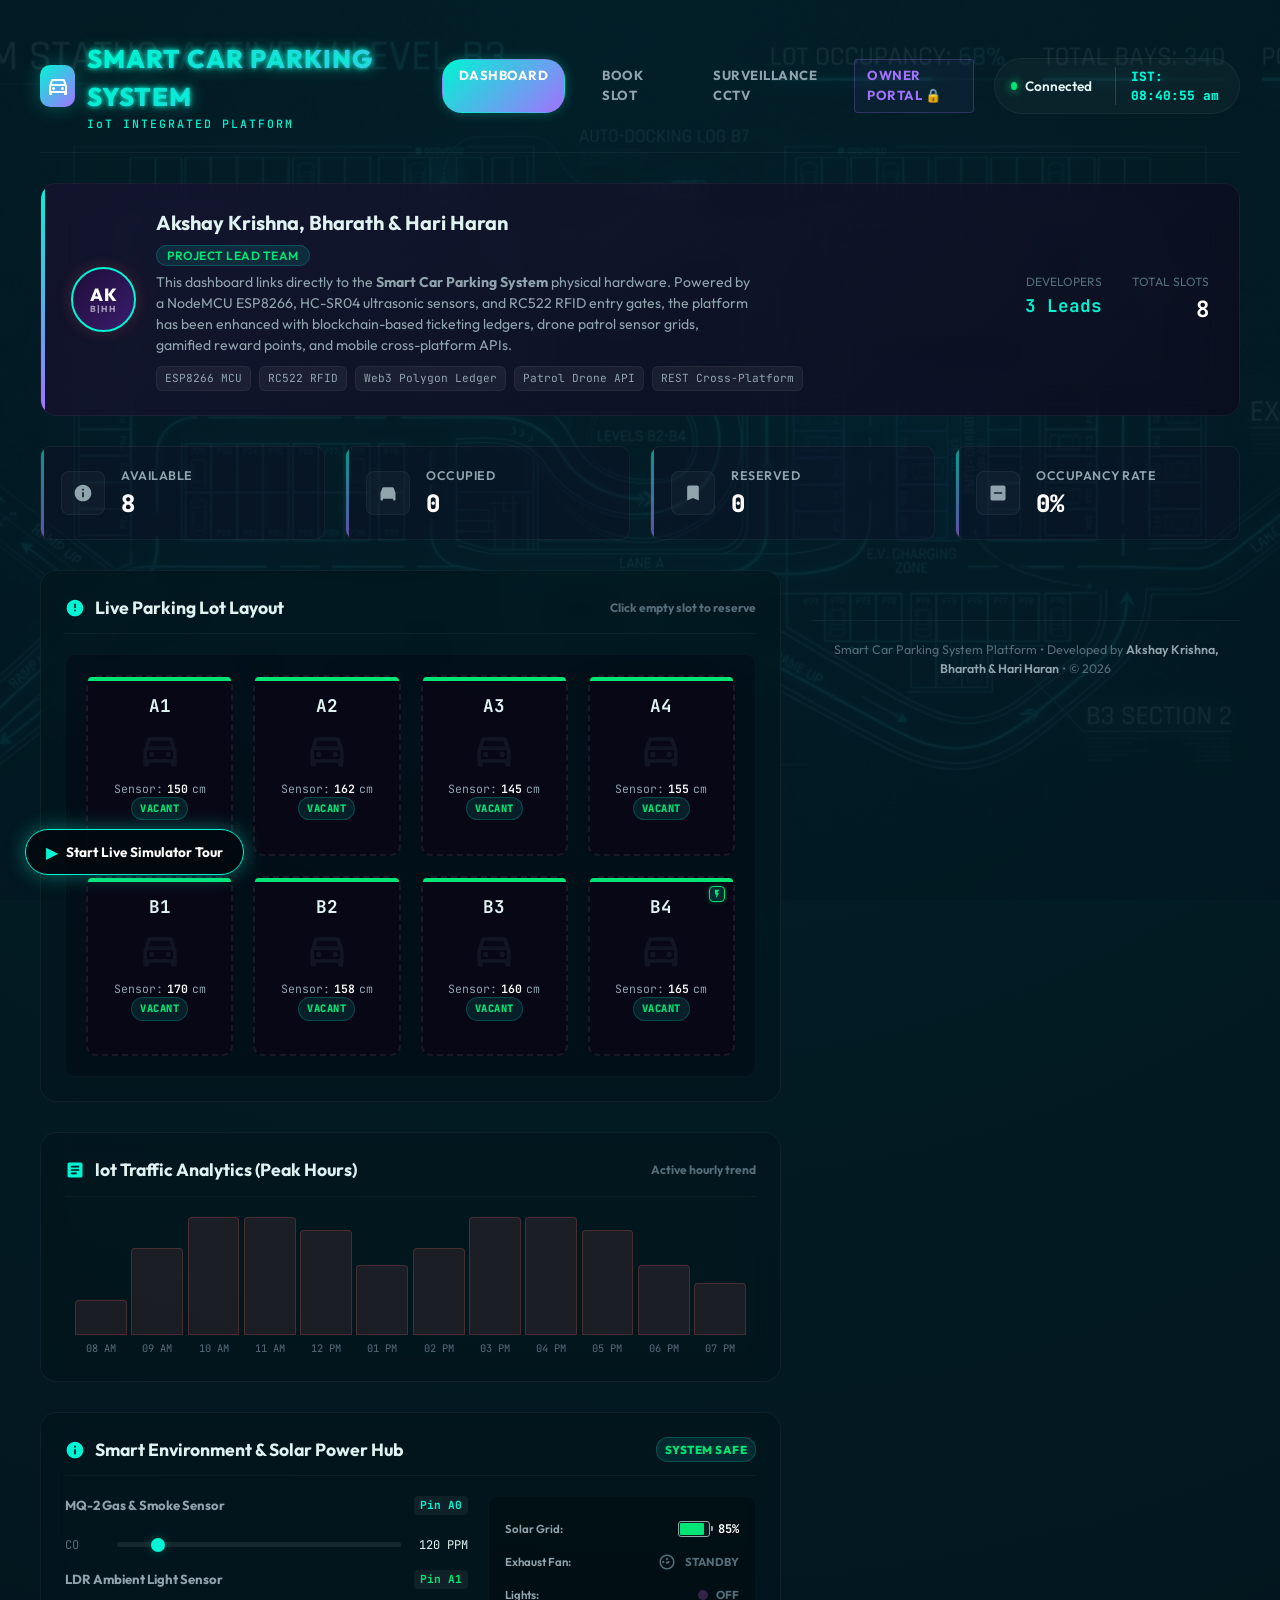
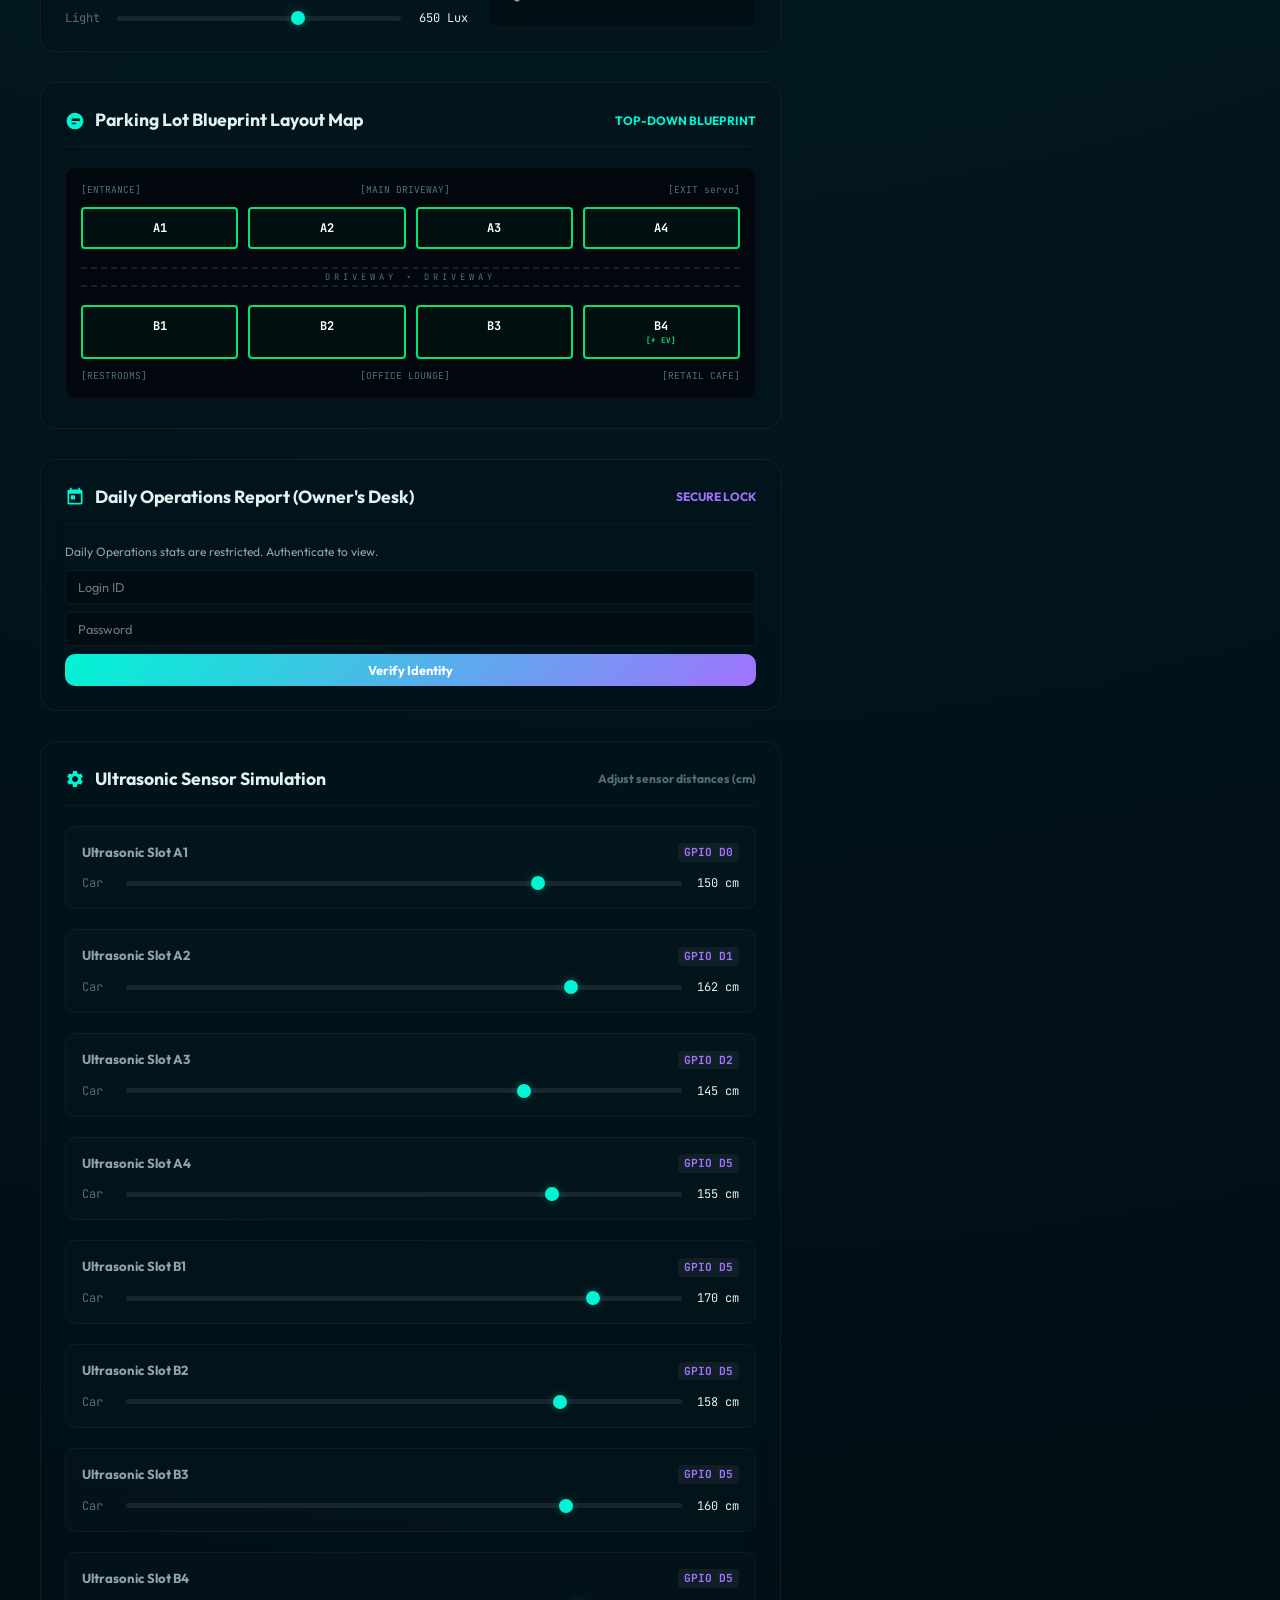
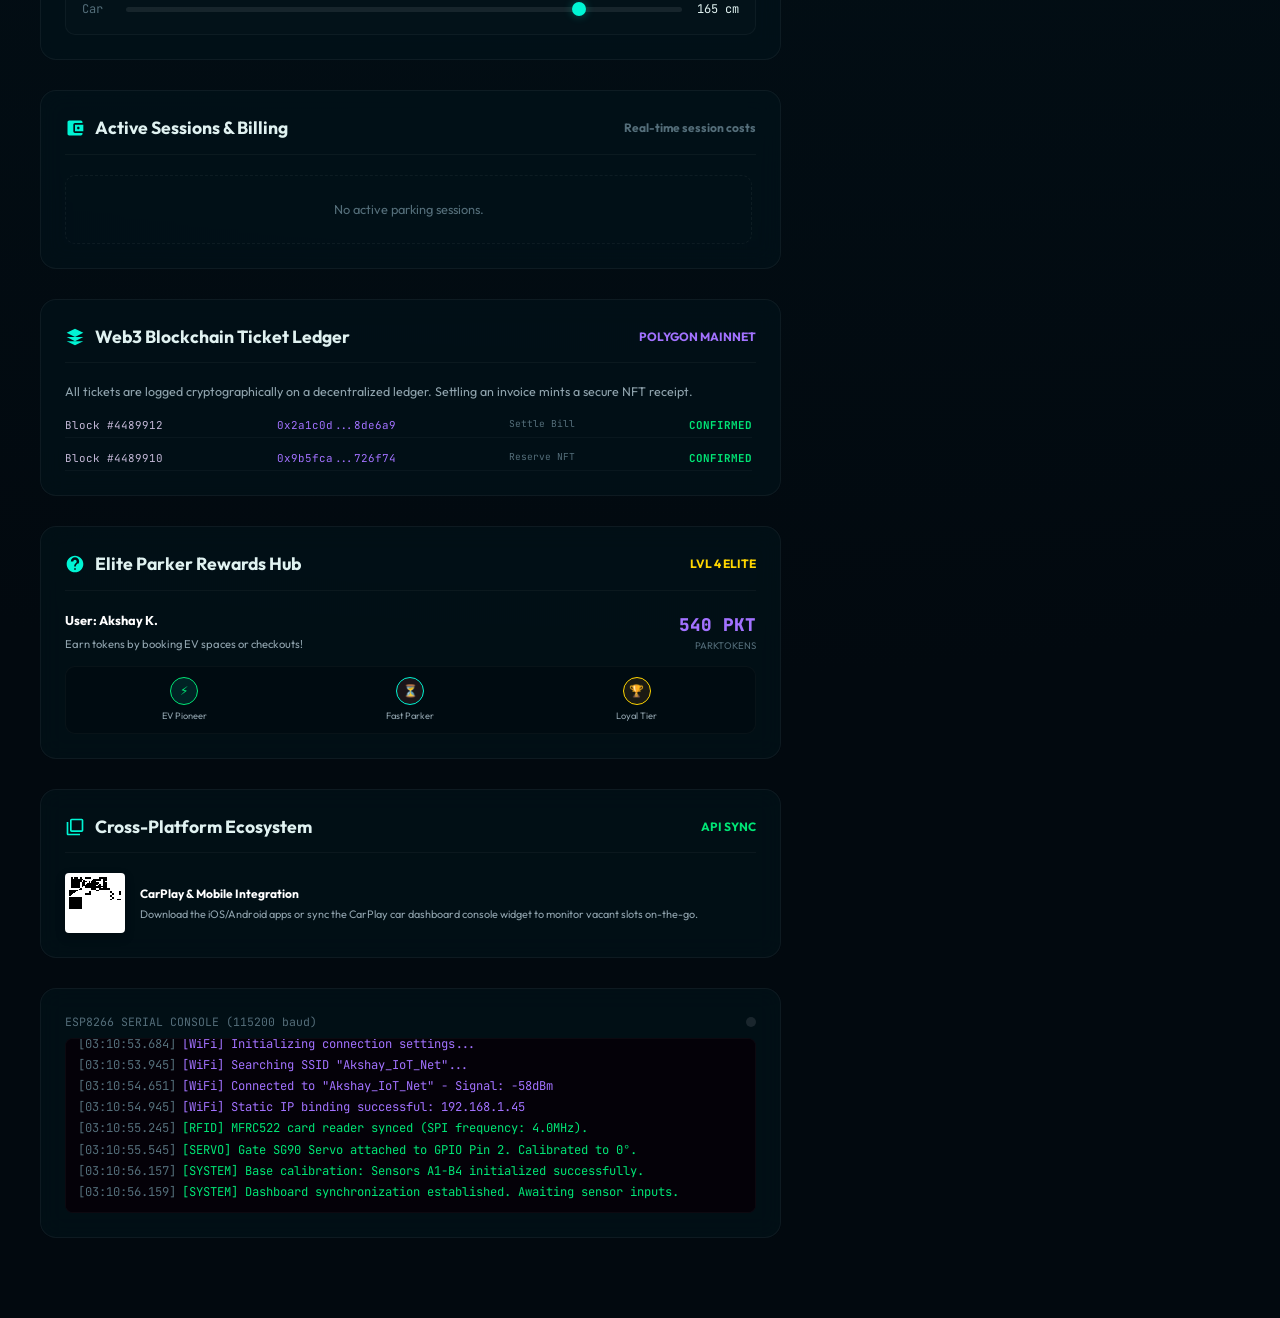
==== index.html @ 3cf1099e "Add files via upload" ====
<!DOCTYPE html>
<html lang="en">
<head>
  <meta charset="UTF-8">
  <meta name="viewport" content="width=device-width, initial-scale=1.0">
  <meta name="description" content="Live monitoring dashboard and hardware simulator interface for the IoT Smart Car Parking System. Developed by Akshay Krishna.">
  <title>Smart Parking System Dashboard</title>
  <link rel="stylesheet" href="style.css">
</head>
<body>

  <div class="app-container">
    
    <!-- Top Header -->
    <header>
      <div class="logo-section">
        <div class="logo-icon">
          <svg viewBox="0 0 24 24">
            <path d="M18.92 6.01C18.72 5.42 18.16 5 17.5 5h-11c-.66 0-1.21.42-1.42 1.01L3 12v8c0 .55.45 1 1 1h1c.55 0 1-.45 1-1v-1h12v1c0 .55.45 1 1 1h1c.55 0 1-.45 1-1v-8l-2.08-5.99zM6.85 7h10.29l1.04 3H5.81l1.04-3zM19 17H5v-5h14v5zM7.5 13c-.83 0-1.5.67-1.5 1.5S6.67 16 7.5 16s1.5-.67 1.5-1.5S8.33 13 7.5 13zm9 0c-.83 0-1.5.67-1.5 1.5s.67 1.5 1.5 1.5 1.5-.67 1.5-1.5-.67-1.5-1.5-1.5z"/>
          </svg>
        </div>
        <div class="logo-text">
          <h1 style="font-size: 1.6rem; font-weight: 800; text-transform: uppercase; letter-spacing: 1px; color: #fff; text-shadow: 0 0 15px rgba(0, 245, 212, 0.6), 0 0 5px var(--accent-primary); font-family: var(--font-main);">Smart Car Parking System</h1>
          <span style="font-family: var(--font-mono); color: var(--accent-primary); font-size: 0.72rem; letter-spacing: 2px;">IoT INTEGRATED PLATFORM</span>
        </div>
      </div>

      <nav class="nav-links">
        <a href="index.html" class="nav-item active">Dashboard</a>
        <a href="booking.html" class="nav-item">Book Slot</a>
        <a href="facilities.html" class="nav-item">Surveillance CCTV</a>
        <a href="owner.html" class="nav-item" style="color: var(--accent-secondary); border: 1px solid rgba(162,114,255,0.25); background: rgba(162,114,255,0.05); border-radius: 4px; padding: 6px 12px; transition: var(--transition-smooth);">Owner Portal 🔒</a>
      </nav>

      <div class="connection-badge" style="display:flex; align-items:center;">
        <span class="badge-dot pulsing"></span>
        <span>Connected</span>
        <span style="margin-left: 15px; border-left: 1px solid rgba(255,255,255,0.15); padding-left: 15px; font-family: var(--font-mono); color: var(--accent-primary); font-weight: 800; font-size: 0.8rem;" id="ist-clock">IST: 12:00:00 PM</span>
      </div>
    </header>

    <!-- Creator Spotlight Showcase -->
    <section class="creator-section" id="creator-spotlight">
      <div class="creator-info">
        <div class="creator-avatar" style="font-size: 1.1rem; text-align: center; line-height: 1.1; width: 65px; height: 65px; border-radius: 50%; display: flex; flex-direction: column; justify-content: center; align-items: center; background: linear-gradient(135deg, #1e0d38 0%, #3a1c6e 100%); border: 2px solid var(--accent-primary);">AK<span style="font-size:0.55rem; color:#A094B8; display:block;">B|HH</span></div>
        <div class="creator-details">
          <h2>Akshay Krishna, Bharath & Hari Haran</h2>
          <span class="role-badge" style="background: rgba(0, 245, 212, 0.1); color: var(--status-available); border: 1px solid rgba(0, 245, 212, 0.2)">Project Lead Team</span>
          <p class="creator-description">
            This dashboard links directly to the <strong>Smart Car Parking System</strong> physical hardware. Powered by a NodeMCU ESP8266, HC-SR04 ultrasonic sensors, and RC522 RFID entry gates, the platform has been enhanced with blockchain-based ticketing ledgers, drone patrol sensor grids, gamified reward points, and mobile cross-platform APIs.
          </p>
          <div class="hardware-pill-container">
            <span class="hw-pill">ESP8266 MCU</span>
            <span class="hw-pill">RC522 RFID</span>
            <span class="hw-pill">Web3 Polygon Ledger</span>
            <span class="hw-pill">Patrol Drone API</span>
            <span class="hw-pill">REST Cross-Platform</span>
          </div>
        </div>
      </div>
      <div class="project-stats-compact">
        <div class="stat-item-compact">
          <span class="stat-label">Developers</span>
          <span class="stat-val" style="font-size: 1.1rem; font-weight: bold; color: var(--accent-primary);">3 Leads</span>
        </div>
        <div class="stat-item-compact">
          <span class="stat-label">Total slots</span>
          <span class="stat-val" id="stats-total-slots">8</span>
        </div>
      </div>
    </section>

    <!-- Metrics Row -->
    <div class="metrics-row">
      <div class="metric-card" id="metric-available">
        <div class="metric-icon-wrapper">
          <svg viewBox="0 0 24 24"><path d="M12 2C6.48 2 2 6.48 2 12s4.48 10 10 10 10-4.48 10-10S17.5 2 12 2zm1 15h-2v-6h2v6zm0-8h-2V7h2v2z"/></svg>
        </div>
        <div class="metric-info">
          <h3>Available</h3>
          <div class="metric-value" id="val-available">8</div>
        </div>
      </div>

      <div class="metric-card" id="metric-occupied">
        <div class="metric-icon-wrapper">
          <svg viewBox="0 0 24 24"><path d="M18.92 6.01C18.72 5.42 18.16 5 17.5 5h-11c-.66 0-1.21.42-1.42 1.01L3 12v8c0 .55.45 1 1 1h1c.55 0 1-.45 1-1v-1h12v1c0 .55.45 1 1 1h1c.55 0 1-.45 1-1v-8l-2.08-5.99z"/></svg>
        </div>
        <div class="metric-info">
          <h3>Occupied</h3>
          <div class="metric-value" id="val-occupied">0</div>
        </div>
      </div>

      <div class="metric-card" id="metric-reserved">
        <div class="metric-icon-wrapper">
          <svg viewBox="0 0 24 24"><path d="M17 3H7c-1.1 0-2 .9-2 2v16l7-3 7 3V5c0-1.1-.9-2-2-2z"/></svg>
        </div>
        <div class="metric-info">
          <h3>Reserved</h3>
          <div class="metric-value" id="val-reserved">0</div>
        </div>
      </div>

      <div class="metric-card" id="metric-occupancy-rate">
        <div class="metric-icon-wrapper">
          <svg viewBox="0 0 24 24"><path d="M19 3H5c-1.1 0-2 .9-2 2v14c0 1.1.9 2 2 2h14c1.1 0 2-.9 2-2V5c0-1.1-.9-2-2-2zm-2 10H7v-2h10v2z"/></svg>
        </div>
        <div class="metric-info">
          <h3>Occupancy Rate</h3>
          <div class="metric-value" id="val-occupancy-rate">0%</div>
        </div>
      </div>
    </div>

    <!-- Main Grid Dashboard layout -->
    <div class="main-grid">
      
      <!-- Left Column: Visual Grid and Stats -->
      <div class="column">
        
        <!-- Interactive Parking Layout visualizer -->
        <div class="glass-card">
          <div class="card-title">
            <div class="card-title-icon">
              <svg viewBox="0 0 24 24"><path d="M12 2C6.48 2 2 6.48 2 12s4.48 10 10 10 10-4.48 10-10S17.5 2 12 2zm1 14h-2v-2h2v2zm0-4h-2V7h2v5z"/></svg>
              <span>Live Parking Lot Layout</span>
            </div>
            <span style="font-size:0.75rem; color:var(--text-muted)">Click empty slot to reserve</span>
          </div>
          
          <div class="parking-grid-container">
            <div class="parking-lanes" id="parking-grid">
              <!-- Grid slots generated dynamically by JavaScript -->
            </div>
          </div>
        </div>

        <!-- Occupancy History charts / Stats visual -->
        <div class="glass-card">
          <div class="card-title">
            <div class="card-title-icon">
              <svg viewBox="0 0 24 24"><path d="M19 3H5c-1.1 0-2 .9-2 2v14c0 1.1.9 2 2 2h14c1.1 0 2-.9 2-2V5c0-1.1-.9-2-2-2zm-5 14H7v-2h7v2zm3-4H7v-2h10v2zm0-4H7V7h10v2z"/></svg>
              <span>lot Traffic Analytics (Peak Hours)</span>
            </div>
            <span style="font-size:0.75rem; color:var(--text-muted)">Active hourly trend</span>
          </div>
          
          <div class="chart-container" id="hourly-traffic-chart">
            <!-- Dynamic CSS/SVG chart will be rendered here -->
          </div>
        </div>

        <!-- Smart Environmental & Solar Power Hub (New Innovation) -->
        <div class="glass-card">
          <div class="card-title">
            <div class="card-title-icon">
              <svg viewBox="0 0 24 24"><path d="M12 2C6.48 2 2 6.48 2 12s4.48 10 10 10 10-4.48 10-10S17.5 2 12 2zm1 15h-2v-6h2v6zm0-8h-2V7h2v2z"/></svg>
              <span>Smart Environment & Solar Power Hub</span>
            </div>
            <span class="alarm-status-badge safe" id="alarm-status-label">SYSTEM SAFE</span>
          </div>
          
          <div class="env-hub-layout" style="display: grid; grid-template-columns: 1.2fr 0.8fr; gap: 20px; margin-top: 10px;">
            <!-- Left Side: Sensor Simulators -->
            <div style="display: flex; flex-direction: column; gap: 16px;">
              <!-- Gas Sensor Simulation -->
              <div class="sensor-slider-container">
                <div class="control-label">
                  <span>MQ-2 Gas & Smoke Sensor</span>
                  <span class="badge" style="color: var(--accent-primary)">Pin A0</span>
                </div>
                <div class="sensor-slider-row">
                  <label style="width: 40px;">CO</label>
                  <input type="range" class="sensor-slider" id="gas-slider" min="50" max="600" value="120">
                  <span class="sensor-val-display" id="gas-val-display" style="width: 55px;">120 PPM</span>
                </div>
              </div>
              
              <!-- LDR Sensor Simulation -->
              <div class="sensor-slider-container">
                <div class="control-label">
                  <span>LDR Ambient Light Sensor</span>
                  <span class="badge" style="color: var(--status-available)">Pin A1</span>
                </div>
                <div class="sensor-slider-row">
                  <label style="width: 40px;">Light</label>
                  <input type="range" class="sensor-slider" id="ldr-slider" min="10" max="1000" value="650">
                  <span class="sensor-val-display" id="ldr-val-display" style="width: 55px;">650 Lux</span>
                </div>
              </div>
            </div>
            
            <!-- Right Side: Actuators / Status indicators -->
            <div class="actuators-box" style="display: flex; flex-direction: column; justify-content: space-around; background: rgba(0, 0, 0, 0.25); padding: 16px; border-radius: var(--border-radius-md); border: 1px solid rgba(255, 255, 255, 0.02)">
              <!-- Solar Battery -->
              <div style="display: flex; align-items: center; justify-content: space-between;">
                <span style="font-size: 0.72rem; color: var(--text-secondary); font-weight: 600;">Solar Grid:</span>
                <div style="display: flex; align-items: center; gap: 8px;">
                  <div class="battery-shell" style="position: relative; width: 32px; height: 16px; border: 1.5px solid var(--text-secondary); border-radius: 3px; padding: 1px; display: flex;">
                    <div id="battery-fill" style="height: 100%; width: 85%; background: var(--status-available); border-radius: 1px; transition: var(--transition-smooth)"></div>
                    <div style="position: absolute; right: -4px; top: 4px; width: 2px; height: 5px; background: var(--text-secondary); border-radius: 0 1px 1px 0;"></div>
                  </div>
                  <span id="battery-pct-txt" style="font-family: var(--font-mono); font-size: 0.75rem; font-weight: 700; color: #fff;">85%</span>
                </div>
              </div>
              
              <!-- Ventilation Fan -->
              <div style="display: flex; align-items: center; justify-content: space-between;">
                <span style="font-size: 0.72rem; color: var(--text-secondary); font-weight: 600;">Exhaust Fan:</span>
                <div style="display: flex; align-items: center; gap: 8px;">
                  <div class="fan-icon-wrapper" id="fan-icon-container" style="display: flex; align-items: center; justify-content: center; width: 20px; height: 20px;">
                    <svg id="exhaust-fan-svg" style="width: 18px; height: 18px; fill: var(--text-muted); transition: var(--transition-smooth);" viewBox="0 0 24 24">
                      <path d="M12 2C6.48 2 2 6.48 2 12s4.48 10 10 10 10-4.48 10-10S17.5 2 12 2zm0 18c-4.41 0-8-3.59-8-8s3.59-8 8-8 8 3.59 8 8-3.59 8-8 8zm0-10.5c.83 0 1.5-.67 1.5-1.5s-.67-1.5-1.5-1.5-1.5.67-1.5 1.5.67 1.5 1.5 1.5zm0 5c.83 0 1.5-.67 1.5-1.5s-.67-1.5-1.5-1.5-1.5.67-1.5 1.5.67 1.5 1.5 1.5zm3.5-2.5c0-.83-.67-1.5-1.5-1.5s-1.5.67-1.5 1.5.67 1.5 1.5 1.5 1.5-.67 1.5-1.5zm-7 0c0-.83-.67-1.5-1.5-1.5S5.5 11.17 5.5 12s.67 1.5 1.5 1.5 1.5-.67 1.5-1.5z"/>
                    </svg>
                  </div>
                  <span id="fan-status-txt" style="font-size: 0.72rem; font-weight: 700; color: var(--text-muted); text-transform: uppercase;">STANDBY</span>
                </div>
              </div>
              
              <!-- Streetlights -->
              <div style="display: flex; align-items: center; justify-content: space-between;">
                <span style="font-size: 0.72rem; color: var(--text-secondary); font-weight: 600;">Lights:</span>
                <div style="display: flex; align-items: center; gap: 8px;">
                  <div id="streetlight-led" style="width: 10px; height: 10px; border-radius: 50%; background: #332448; transition: var(--transition-smooth); box-shadow: none;"></div>
                  <span id="streetlight-status-txt" style="font-size: 0.72rem; font-weight: 700; color: var(--text-muted); text-transform: uppercase;">OFF</span>
                </div>
              </div>
            </div>
          </div>
      </div>

      <!-- Right Column: Simulators, logs and schematics -->
      <div class="column">

        <!-- Parking Area Layout Map -->
        <div class="glass-card">
          <div class="card-title">
            <div class="card-title-icon">
              <svg viewBox="0 0 24 24"><path d="M12 2C6.48 2 2 6.48 2 12s4.48 10 10 10 10-4.48 10-10S17.5 2 12 2zm1 14H8v-2h5v2zm5-4H8V9h10v3z"/></svg>
              <span>Parking Lot Blueprint Layout Map</span>
            </div>
            <span style="font-size:0.75rem; color:var(--accent-primary); font-weight:700">TOP-DOWN BLUEPRINT</span>
          </div>

          <div class="parking-blueprint-map" style="background:#01070c; border:1px solid rgba(255,255,255,0.04); border-radius:var(--border-radius-md); padding:15px; position:relative; margin-bottom: 5px;">
            <div style="display:flex; justify-content:space-between; font-size:0.6rem; font-family:var(--font-mono); color:var(--text-muted); margin-bottom:10px;">
              <span>[ENTRANCE]</span>
              <span>[MAIN DRIVEWAY]</span>
              <span>[EXIT servo]</span>
            </div>
            
            <div style="display:grid; grid-template-columns:repeat(4, 1fr); gap:10px; text-align:center;">
              <div id="map-slot-A1" style="padding:10px 4px; border:2px solid var(--status-available); border-radius:4px; font-size:0.75rem; font-family:var(--font-mono); background:rgba(0,230,118,0.05); color:#fff; font-weight:bold; transition:all 0.3s;">A1</div>
              <div id="map-slot-A2" style="padding:10px 4px; border:2px solid var(--status-available); border-radius:4px; font-size:0.75rem; font-family:var(--font-mono); background:rgba(0,230,118,0.05); color:#fff; font-weight:bold; transition:all 0.3s;">A2</div>
              <div id="map-slot-A3" style="padding:10px 4px; border:2px solid var(--status-available); border-radius:4px; font-size:0.75rem; font-family:var(--font-mono); background:rgba(0,230,118,0.05); color:#fff; font-weight:bold; transition:all 0.3s;">A3</div>
              <div id="map-slot-A4" style="padding:10px 4px; border:2px solid var(--status-available); border-radius:4px; font-size:0.75rem; font-family:var(--font-mono); background:rgba(0,230,118,0.05); color:#fff; font-weight:bold; transition:all 0.3s;">A4</div>
              
              <div style="grid-column:1/5; height:20px; border-top:2px dashed rgba(255,255,255,0.1); border-bottom:2px dashed rgba(255,255,255,0.1); margin:8px 0; display:flex; align-items:center; justify-content:center; font-family:var(--font-mono); font-size:0.55rem; color:var(--text-muted); letter-spacing:4px;">DRIVEWAY &bull; DRIVEWAY</div>
              
              <div id="map-slot-B1" style="padding:10px 4px; border:2px solid var(--status-available); border-radius:4px; font-size:0.75rem; font-family:var(--font-mono); background:rgba(0,230,118,0.05); color:#fff; font-weight:bold; transition:all 0.3s;">B1</div>
              <div id="map-slot-B2" style="padding:10px 4px; border:2px solid var(--status-available); border-radius:4px; font-size:0.75rem; font-family:var(--font-mono); background:rgba(0,230,118,0.05); color:#fff; font-weight:bold; transition:all 0.3s;">B2</div>
              <div id="map-slot-B3" style="padding:10px 4px; border:2px solid var(--status-available); border-radius:4px; font-size:0.75rem; font-family:var(--font-mono); background:rgba(0,230,118,0.05); color:#fff; font-weight:bold; transition:all 0.3s;">B3</div>
              <div id="map-slot-B4" style="padding:10px 4px; border:2px solid var(--status-available); border-radius:4px; font-size:0.75rem; font-family:var(--font-mono); background:rgba(0,230,118,0.05); color:#fff; font-weight:bold; transition:all 0.3s;">B4<span style="font-size:0.48rem; display:block; color:#00e676;">[⚡ EV]</span></div>
            </div>
            
            <div style="display:flex; justify-content:space-between; font-size:0.6rem; font-family:var(--font-mono); color:var(--text-muted); margin-top:10px;">
              <span>[RESTROOMS]</span>
              <span>[OFFICE LOUNGE]</span>
              <span>[RETAIL CAFE]</span>
            </div>
          </div>
        </div>

        <!-- Daily Operations Report (Owner Desk) -->
        <div class="glass-card">
          <div class="card-title">
            <div class="card-title-icon">
              <svg viewBox="0 0 24 24"><path d="M19 3h-1V1h-2v2H8V1H6v2H5c-1.11 0-2 .9-2 2v14c0 1.1.89 2 2 2h14c1.1 0 2-.9 2-2V5c0-1.1-.9-2-2-2zm0 16H5V8h14v11zM7 10h5v5H7z"/></svg>
              <span>Daily Operations Report (Owner's Desk)</span>
            </div>
            <span style="font-size:0.75rem; color:var(--accent-secondary); font-weight:700" id="owner-card-status">SECURE LOCK</span>
          </div>

          <!-- Login Form (Shown by default) -->
          <div id="owner-login-block" style="display: flex; flex-direction: column; gap: 10px; margin-top: 5px;">
            <p style="font-size:0.75rem; color:var(--text-secondary); line-height:1.4;">Daily Operations stats are restricted. Authenticate to view.</p>
            <div style="display:flex; flex-direction:column; gap:8px;">
              <input type="text" id="owner-username" placeholder="Login ID" style="background:rgba(0,0,0,0.3); border:1px solid rgba(255,255,255,0.05); color:#fff; padding:8px 12px; border-radius:4px; font-size:0.8rem; font-family:var(--font-main); outline:none;">
              <input type="password" id="owner-password" placeholder="Password" style="background:rgba(0,0,0,0.3); border:1px solid rgba(255,255,255,0.05); color:#fff; padding:8px 12px; border-radius:4px; font-size:0.8rem; font-family:var(--font-main); outline:none;">
              <button class="btn" onclick="authenticateOwner()" style="font-size:0.8rem; padding:8px 12px;">Verify Identity</button>
            </div>
            <span id="login-error-msg" style="color:var(--status-occupied); font-size:0.7rem; font-weight:bold; display:none; text-align:center;">Access Denied: Invalid credentials.</span>
          </div>

          <!-- Report Dashboard (Hidden until login) -->
          <div id="owner-report-block" style="display: none;">
            <div style="display:grid; grid-template-columns:1fr 1fr; gap:15px; margin-bottom:15px;">
              <div style="background:rgba(0, 0, 0, 0.2); border:1px solid rgba(255,255,255,0.03); border-radius:var(--border-radius-md); padding:12px; text-align:center;">
                <span style="font-size:0.72rem; color:var(--text-secondary); display:block; margin-bottom:4px;">Revenue Collected</span>
                <span style="font-size:1.3rem; font-weight:800; color:var(--status-available); font-family:var(--font-mono)" id="report-revenue">₹1,440</span>
              </div>
              <div style="background:rgba(0, 0, 0, 0.2); border:1px solid rgba(255,255,255,0.03); border-radius:var(--border-radius-md); padding:12px; text-align:center;">
                <span style="font-size:0.72rem; color:var(--text-secondary); display:block; margin-bottom:4px;">Vehicles Audited</span>
                <span style="font-size:1.3rem; font-weight:800; color:var(--accent-secondary); font-family:var(--font-mono)" id="report-count">12 Cars</span>
              </div>
            </div>
            
            <div style="font-size:0.78rem; color:var(--text-secondary); line-height:1.5; margin-bottom:15px; display:flex; flex-direction:column; gap:6px;">
              <div style="display:flex; justify-content:space-between;"><span>Active Manager:</span><span style="font-weight:700; color:var(--accent-primary);" id="active-logged-owner">Akshay Krishna</span></div>
              <div style="display:flex; justify-content:space-between;"><span>Peak Hours Peak:</span><span style="font-weight:700; color:#fff;">11:00 AM - 04:00 PM</span></div>
              <div style="display:flex; justify-content:space-between;"><span>EV station total load:</span><span style="font-weight:700; color:#fff;">64.2 kWh (₹770.40)</span></div>
              <div style="display:flex; justify-content:space-between;"><span>LDR streetlights load:</span><span style="font-weight:700; color:#fff;">18.5 hours active</span></div>
            </div>
            
            <div style="display:flex; gap:10px;">
              <button class="btn btn-secondary" onclick="logoutOwner()" style="font-size:0.75rem; padding:8px 12px; flex: 1;">Logout</button>
              <button class="btn" onclick="downloadDailyReport()" style="font-size:0.75rem; padding:8px 12px; flex: 2;">📥 Download Report</button>
            </div>
          </div>
        </div>
        
        <!-- Hardware Event simulator panel -->
        <div class="glass-card">
          <div class="card-title">
            <div class="card-title-icon">
              <svg viewBox="0 0 24 24"><path d="M19.14 12.94c.04-.3.06-.61.06-.94 0-.32-.02-.64-.07-.94l2.03-1.58c.18-.14.23-.41.12-.61l-1.92-3.32c-.12-.22-.37-.29-.59-.22l-2.39.96c-.5-.38-1.03-.7-1.62-.94l-.36-2.54c-.04-.24-.24-.41-.48-.41h-3.84c-.24 0-.43.17-.47.41l-.36 2.54c-.59.24-1.13.57-1.62.94l-2.39-.96c-.22-.08-.47 0-.59.22L2.74 8.87c-.12.21-.08.47.12.61l2.03 1.58c-.05.3-.09.63-.09.94s.02.64.07.94l-2.03 1.58c-.18.14-.23.41-.12.61l1.92 3.32c.12.22.37.29.59.22l2.39-.96c.5.38 1.03.7 1.62.94l.36 2.54c.05.24.24.41.48.41h3.84c.24 0 .44-.17.47-.41l.36-2.54c.59-.24 1.13-.56 1.62-.94l2.39.96c.22.08.47 0 .59-.22l1.92-3.32c.12-.22.07-.47-.12-.61l-2.01-1.58zM12 15.6c-1.98 0-3.6-1.62-3.6-3.6s1.62-3.6 3.6-3.6 3.6 1.62 3.6 3.6-1.62 3.6-3.6 3.6z"/></svg>
              <span>Ultrasonic Sensor Simulation</span>
            </div>
            <span style="font-size:0.75rem; color:var(--text-muted)">Adjust sensor distances (cm)</span>
          </div>

          <div class="simulator-controls" id="sensor-sliders-group">
            <!-- Simulated hardware sliders will be generated here -->
          </div>
        </div>

        <!-- Active Parking Sessions & Billing -->
        <div class="glass-card">
          <div class="card-title">
            <div class="card-title-icon">
              <svg viewBox="0 0 24 24"><path d="M21 18v1c0 1.1-.9 2-2 2H5c-1.11 0-2-.9-2-2V5c0-1.1.89-2 2-2h14c1.1 0 2 .9 2 2v1h-9c-1.11 0-2 .9-2 2v8c0 1.1.89 2 2 2h9zm-9-2h10V8H12v8zm4-2.5c-.83 0-1.5-.67-1.5-1.5s.67-1.5 1.5-1.5 1.5.67 1.5 1.5-.67 1.5-1.5 1.5z"/></svg>
              <span>Active Sessions & Billing</span>
            </div>
            <span style="font-size:0.75rem; color:var(--text-muted)">Real-time session costs</span>
          </div>

          <div class="session-tracker-container" id="active-sessions-list">
            <!-- Filled dynamically by JavaScript -->
          </div>
        </div>

        <!-- Blockchain Ticket Ledger (New Innovation) -->
        <div class="glass-card">
          <div class="card-title">
            <div class="card-title-icon">
              <svg viewBox="0 0 24 24"><path d="M12 2L2 7l10 5 10-5-10-5zM2 17l10 5 10-5M2 12l10 5 10-5"/></svg>
              <span>Web3 Blockchain Ticket Ledger</span>
            </div>
            <span style="font-size:0.75rem; color:#a272ff; font-weight:700">POLYGON MAINNET</span>
          </div>

          <p style="font-size:0.78rem; color:var(--text-secondary); margin-bottom:12px; line-height: 1.4;">All tickets are logged cryptographically on a decentralized ledger. Settling an invoice mints a secure NFT receipt.</p>
          
          <div id="blockchain-tx-list" style="display:flex; flex-direction:column; gap:8px; max-height:130px; overflow-y:auto; font-family:var(--font-mono); font-size:0.68rem; color:#c4b9d8; padding-right:4px;">
            <!-- Seeded with initial transactions in JS -->
          </div>
        </div>

        <!-- Gamification Rewards (New Innovation) -->
        <div class="glass-card">
          <div class="card-title">
            <div class="card-title-icon">
              <svg viewBox="0 0 24 24"><path d="M12 2C6.48 2 2 6.48 2 12s4.48 10 10 10 10-4.48 10-10S17.5 2 12 2zm1 17h-2v-2h2v2zm2.07-7.75l-.9.92C13.45 12.9 13 13.5 13 15h-2v-.5c0-1.1.45-2.1 1.17-2.83l1.24-1.26c.37-.36.59-.86.59-1.41 0-1.1-.9-2-2-2s-2 .9-2 2H7c0-2.76 2.24-5 5-5s5 2.24 5 5c0 1.04-.42 1.99-1.07 2.75z"/></svg>
              <span>Elite Parker Rewards Hub</span>
            </div>
            <span style="font-size:0.75rem; color:var(--status-reserved); font-weight:700">LVL 4 ELITE</span>
          </div>

          <div style="display: flex; align-items: center; justify-content: space-between; margin-bottom: 12px;">
            <div>
              <span style="display:block; font-size:0.8rem; font-weight:700; color:#fff;">User: Akshay K.</span>
              <span style="font-size:0.7rem; color:var(--text-secondary);">Earn tokens by booking EV spaces or checkouts!</span>
            </div>
            <div style="text-align:right;">
              <span id="rewards-token-bal" style="font-family:var(--font-mono); font-size:1.1rem; font-weight:800; color:var(--accent-secondary);">540 PKT</span>
              <span style="display:block; font-size:0.6rem; color:var(--text-muted); text-transform:uppercase;">ParkTokens</span>
            </div>
          </div>
          
          <div style="background:rgba(0, 0, 0, 0.2); border:1px solid rgba(255,255,255,0.03); border-radius:var(--border-radius-md); padding:10px; display:grid; grid-template-columns:repeat(3, 1fr); gap:10px; text-align:center;">
            <div style="display:flex; flex-direction:column; align-items:center; gap:4px;">
              <div style="width:28px; height:28px; border-radius:50%; background:rgba(0, 245, 212, 0.1); border:1px solid var(--status-available); display:flex; align-items:center; justify-content:center; font-size:0.75rem; color:var(--status-available);" title="Parked EV vehicle">⚡</div>
              <span style="font-size:0.58rem; color:var(--text-secondary);">EV Pioneer</span>
            </div>
            <div style="display:flex; flex-direction:column; align-items:center; gap:4px;">
              <div style="width:28px; height:28px; border-radius:50%; background:rgba(255, 107, 107, 0.1); border:1px solid var(--accent-primary); display:flex; align-items:center; justify-content:center; font-size:0.75rem; color:var(--accent-primary);" title="Checked out early">⏳</div>
              <span style="font-size:0.58rem; color:var(--text-secondary);">Fast Parker</span>
            </div>
            <div style="display:flex; flex-direction:column; align-items:center; gap:4px;">
              <div style="width:28px; height:28px; border-radius:50%; background:rgba(255, 168, 52, 0.1); border:1px solid var(--status-reserved); display:flex; align-items:center; justify-content:center; font-size:0.75rem; color:var(--status-reserved);" title="10 Successful checks">🏆</div>
              <span style="font-size:0.58rem; color:var(--text-secondary);">Loyal Tier</span>
            </div>
          </div>
        </div>

        <!-- Cross-Platform Ecosystem (New Innovation) -->
        <div class="glass-card">
          <div class="card-title">
            <div class="card-title-icon">
              <svg viewBox="0 0 24 24"><path d="M4 6H2v14c0 1.1.9 2 2 2h14v-2H4V6zm16-4H8c-1.1 0-2 .9-2 2v12c0 1.1.9 2 2 2h12c1.1 0 2-.9 2-2V4c0-1.1-.9-2-2-2zm0 14H8V4h12v12z"/></svg>
              <span>Cross-Platform Ecosystem</span>
            </div>
            <span style="font-size:0.75rem; color:var(--status-available); font-weight:700">API SYNC</span>
          </div>
          
          <div style="display: flex; gap: 15px; align-items: center;">
            <div style="width: 60px; height: 60px; background: #fff; padding: 4px; border-radius: 4px; display:flex; align-items:center; justify-content:center; flex-shrink: 0; box-shadow: 0 4px 10px rgba(0,0,0,0.3);">
              <svg viewBox="0 0 29 29" style="width: 100%; height: 100%; fill: #000; shape-rendering: crispEdges;">
                <path d="M0 0h7v7H0zm1 1v5h5V1zm8 0h3v1h-1v1H9v2h2v1H9v1h3V0H9zm5 0h4v1h-3v1h2v1h-2v1h1v1h-1v2h2v-4h1v2h1V1h-2V0h4v2h-1v1h1v4h-3v-1h1v-1h-2v1h-1v-2h-1v1h-1v-1h-1v2H9V5H8V4h1V3H8v1H7V3H6V2H5V1H4V0h1v1h1v1h1v1h1v-2H6V0H3v1h1V0H1v1h1V0H0v18h7v-7H0zm25 0h4v7h-4zm1 1v5h2V1zm-17 8h1v1h-1zm1 1h1v1h-1zm-1 1h1v1h-1zm5-4h1v2h-1zm2 1h1v1h-1zm-1 1h1v1h-1zm-2 2h3v1h-3zm6-5h1v1h-1zm1 1h1v1h-1zm-1 1h1v1h-1zm-4 4h3v1h-3zm-6-5h1v1h-1zm1 1h1v1h-1zm-1 1h1v1h-1zm-3-4h3v1H9v1h2v1H9v1h3V8H9V5H8V4h1V3H8v1H7V3H6V2H5V1h1z" />
              </svg>
            </div>
            <div style="display:flex; flex-direction:column; gap:4px;">
              <span style="font-size:0.75rem; font-weight:700; color:#fff; display:block;">CarPlay & Mobile Integration</span>
              <span style="font-size:0.68rem; color:var(--text-secondary); line-height:1.3;">Download the iOS/Android apps or sync the CarPlay car dashboard console widget to monitor vacant slots on-the-go.</span>
            </div>
          </div>
        </div>

        <!-- Simulated MCU Serial Terminal Monitor -->
        <div class="glass-card serial-monitor-card">
          <div class="terminal-header">
            <span>ESP8266 SERIAL CONSOLE (115200 baud)</span>
            <div class="terminal-actions">
              <span class="terminal-dot clear" id="clear-console-btn" title="Clear logs"></span>
            </div>
          </div>
          <div class="terminal-body" id="console-logs">
            <!-- Log messages will append here -->
          </div>
        </div>

      </div>
    </div>


    <!-- Footer -->
    <footer>
      <p>Smart Car Parking System Platform &bull; Developed by <a href="#creator-spotlight">Akshay Krishna, Bharath & Hari Haran</a> &bull; &copy; 2026</p>
    </footer>

  </div>

  <!-- Floating Automated Live Demo Tour button -->
  <div style="position: fixed; bottom: 25px; left: 25px; z-index: 1000;">
    <button class="btn" id="btn-start-demo" onclick="runAutomatedDemo()" style="padding: 12px 20px; font-size: 0.85rem; border-radius: 30px; box-shadow: 0 0 20px rgba(0, 245, 212, 0.4); display: flex; align-items: center; gap: 8px; border: 1px solid var(--accent-primary); background: rgba(2, 9, 15, 0.9);">
      <span style="font-size: 1rem; color: var(--accent-primary);">▶</span> <strong>Start Live Simulator Tour</strong>
    </button>
  </div>

  <script src="app.js"></script>
</body>
</html>
---- style.css ----
@import url('https://fonts.googleapis.com/css2?family=Outfit:wght@300;400;500;600;700;800&family=Space+Grotesk:wght@400;500;600;700&family=JetBrains+Mono:wght@400;500;700&display=swap');

:root {
  --bg-color: #02090f;
  --bg-gradient: radial-gradient(circle at 50% 0%, #03212b 0%, #02090f 85%);
  --panel-bg: rgba(2, 20, 28, 0.55);
  --panel-border: rgba(255, 255, 255, 0.05);
  --panel-border-active: rgba(0, 245, 212, 0.3);
  
  /* Brand Accents */
  --accent-primary: #00F5D4;
  --accent-secondary: #a272ff;
  --accent-gradient: linear-gradient(135deg, #00F5D4 0%, #a272ff 100%);
  --accent-gradient-glow: rgba(0, 245, 212, 0.3);
  
  /* Status Colors */
  --status-available: #00E676;
  --status-available-glow: rgba(0, 230, 118, 0.3);
  --status-occupied: #FF1744;
  --status-occupied-glow: rgba(255, 23, 68, 0.3);
  --status-reserved: #FFD600;
  --status-reserved-glow: rgba(255, 214, 0, 0.3);
  --status-offline: #526372;
  
  /* Typography Colors */
  --text-primary: #E0F2F1;
  --text-secondary: #90A4AE;
  --text-muted: #546E7A;
  
  /* Fonts */
  --font-main: 'Outfit', 'Space Grotesk', system-ui, sans-serif;
  --font-mono: 'JetBrains Mono', monospace;
  
  --transition-smooth: all 0.3s cubic-bezier(0.25, 0.8, 0.25, 1);
  --border-radius-lg: 16px;
  --border-radius-md: 10px;
}

/* Global Reset */
* {
  box-sizing: border-box;
  margin: 0;
  padding: 0;
}

body {
  font-family: var(--font-main);
  background-color: var(--bg-color);
  background-image: var(--bg-gradient);
  color: var(--text-primary);
  min-height: 100vh;
  position: relative;
  overflow-x: hidden;
  line-height: 1.5;
  padding-bottom: 60px;
}

body::before {
  content: "";
  position: fixed;
  top: 0;
  left: 0;
  right: 0;
  bottom: 0;
  background-image: url('images/smart_parking_bg.jpg');
  background-size: cover;
  background-position: center;
  opacity: 0.08; /* Subtle glowing ambient watermark background */
  z-index: -1;
  pointer-events: none;
}

/* Custom Scrollbar */
::-webkit-scrollbar {
  width: 8px;
  height: 8px;
}

::-webkit-scrollbar-track {
  background: rgba(6, 2, 15, 0.6);
}

::-webkit-scrollbar-thumb {
  background: var(--panel-border);
  border-radius: 4px;
}

::-webkit-scrollbar-thumb:hover {
  background: var(--accent-primary);
}

/* Layout Containers */
.app-container {
  max-width: 1440px;
  margin: 0 auto;
  padding: 20px 40px;
}

/* Header & Navigation */
header {
  display: flex;
  justify-content: space-between;
  align-items: center;
  padding: 20px 0;
  margin-bottom: 30px;
  border-bottom: 1px solid var(--panel-border);
}

.logo-section {
  display: flex;
  align-items: center;
  gap: 12px;
}

.logo-icon {
  width: 42px;
  height: 42px;
  border-radius: var(--border-radius-md);
  background: var(--accent-gradient);
  display: flex;
  align-items: center;
  justify-content: center;
  box-shadow: 0 0 20px var(--accent-gradient-glow);
}

.logo-icon svg {
  fill: #fff;
  width: 24px;
  height: 24px;
}

.logo-text h1 {
  font-size: 1.3rem;
  font-weight: 800;
  letter-spacing: 0.5px;
  background: var(--accent-gradient);
  -webkit-background-clip: text;
  -webkit-text-fill-color: transparent;
}

.logo-text span {
  font-size: 0.75rem;
  font-weight: 500;
  color: var(--text-secondary);
  display: block;
  margin-top: -2px;
}

.connection-badge {
  display: flex;
  align-items: center;
  gap: 8px;
  background: rgba(255, 255, 255, 0.03);
  padding: 8px 16px;
  border-radius: 30px;
  border: 1px solid var(--panel-border);
  font-size: 0.85rem;
  font-weight: 600;
}

.badge-dot {
  width: 8px;
  height: 8px;
  border-radius: 50%;
  background-color: var(--status-available);
  box-shadow: 0 0 10px var(--status-available);
  display: inline-block;
}

.badge-dot.pulsing {
  animation: pulse-dot 1.5s infinite alternate;
}

@keyframes pulse-dot {
  0% { transform: scale(0.8); opacity: 0.5; }
  100% { transform: scale(1.2); opacity: 1; box-shadow: 0 0 12px var(--status-available); }
}

/* Creator Profile Showcase */
.creator-section {
  background: linear-gradient(135deg, rgba(30, 16, 50, 0.6) 0%, rgba(15, 8, 28, 0.6) 100%);
  border: 1px solid var(--panel-border);
  padding: 24px 30px;
  border-radius: var(--border-radius-lg);
  margin-bottom: 30px;
  display: flex;
  justify-content: space-between;
  align-items: center;
  position: relative;
  overflow: hidden;
  backdrop-filter: blur(16px);
}

.creator-section::before {
  content: '';
  position: absolute;
  top: 0;
  left: 0;
  width: 4px;
  height: 100%;
  background: var(--accent-gradient);
}

.creator-info {
  display: flex;
  align-items: center;
  gap: 20px;
}

.creator-avatar {
  width: 60px;
  height: 60px;
  border-radius: 50%;
  background: linear-gradient(135deg, #1e0d38 0%, #3a1c6e 100%);
  border: 2px solid var(--accent-primary);
  box-shadow: 0 0 15px rgba(255, 107, 107, 0.2);
  display: flex;
  align-items: center;
  justify-content: center;
  font-weight: 800;
  font-size: 1.5rem;
  color: #fff;
  letter-spacing: 1px;
}

.creator-details h2 {
  font-size: 1.25rem;
  font-weight: 700;
  color: var(--text-primary);
  margin-bottom: 4px;
}

.creator-details .role-badge {
  background: rgba(255, 168, 52, 0.1);
  color: var(--accent-secondary);
  border: 1px solid rgba(255, 168, 52, 0.25);
  font-size: 0.75rem;
  padding: 2px 10px;
  border-radius: 12px;
  font-weight: 600;
  text-transform: uppercase;
  letter-spacing: 0.5px;
}

.creator-description {
  margin-top: 6px;
  font-size: 0.88rem;
  color: var(--text-secondary);
  max-width: 600px;
}

.hardware-pill-container {
  display: flex;
  gap: 8px;
  margin-top: 10px;
}

.hw-pill {
  font-size: 0.7rem;
  background: rgba(255, 255, 255, 0.05);
  border: 1px solid var(--panel-border);
  color: var(--text-secondary);
  padding: 3px 8px;
  border-radius: 6px;
  font-family: var(--font-mono);
}

.project-stats-compact {
  display: flex;
  gap: 30px;
  text-align: right;
}

.stat-item-compact .stat-label {
  display: block;
  font-size: 0.75rem;
  color: var(--text-muted);
  text-transform: uppercase;
  margin-bottom: 2px;
}

.stat-item-compact .stat-val {
  font-size: 1.4rem;
  font-weight: 700;
  color: #fff;
  font-family: var(--font-mono);
}

/* Glass Cards and Layout Grid */
.main-grid {
  display: grid;
  grid-template-columns: 1.9fr 1.1fr;
  gap: 30px;
}

.column {
  display: flex;
  flex-direction: column;
  gap: 30px;
}

.glass-card {
  background: var(--panel-bg);
  border: 1px solid var(--panel-border);
  border-radius: var(--border-radius-lg);
  padding: 24px;
  backdrop-filter: blur(12px);
  -webkit-backdrop-filter: blur(12px);
  position: relative;
  transition: var(--transition-smooth);
}

.glass-card:hover {
  border-color: var(--panel-border-active);
  box-shadow: 0 10px 30px rgba(0, 0, 0, 0.3), 0 0 15px rgba(255, 107, 107, 0.03);
}

.card-title {
  font-size: 1.1rem;
  font-weight: 700;
  margin-bottom: 20px;
  display: flex;
  align-items: center;
  justify-content: space-between;
  color: var(--text-primary);
  border-bottom: 1px solid rgba(255, 255, 255, 0.04);
  padding-bottom: 12px;
}

.card-title-icon {
  display: flex;
  align-items: center;
  gap: 10px;
}

.card-title svg {
  width: 20px;
  height: 20px;
  fill: var(--accent-primary);
}

/* Metrics Dashboard */
.metrics-row {
  display: grid;
  grid-template-columns: repeat(4, 1fr);
  gap: 20px;
  margin-bottom: 30px;
}

.metric-card {
  background: rgba(22, 12, 38, 0.3);
  border: 1px solid var(--panel-border);
  border-radius: var(--border-radius-md);
  padding: 20px;
  display: flex;
  align-items: center;
  gap: 16px;
  position: relative;
  overflow: hidden;
  transition: var(--transition-smooth);
}

.metric-card::before {
  content: '';
  position: absolute;
  left: 0;
  top: 0;
  bottom: 0;
  width: 3px;
  background: var(--accent-gradient);
  opacity: 0.6;
}

.metric-card:hover {
  transform: translateY(-2px);
  background: rgba(22, 12, 38, 0.5);
  border-color: rgba(255, 255, 255, 0.1);
}

.metric-icon-wrapper {
  width: 44px;
  height: 44px;
  border-radius: 8px;
  background: rgba(255, 255, 255, 0.03);
  display: flex;
  align-items: center;
  justify-content: center;
  border: 1px solid rgba(255, 255, 255, 0.05);
}

.metric-icon-wrapper svg {
  width: 20px;
  height: 20px;
  fill: var(--text-secondary);
  transition: var(--transition-smooth);
}

.metric-card:hover .metric-icon-wrapper svg {
  fill: var(--accent-primary);
  transform: scale(1.1);
}

.metric-info h3 {
  font-size: 0.78rem;
  font-weight: 600;
  color: var(--text-secondary);
  text-transform: uppercase;
  letter-spacing: 0.5px;
  margin-bottom: 4px;
}

.metric-value {
  font-size: 1.5rem;
  font-weight: 800;
  color: #fff;
  font-family: var(--font-mono);
  line-height: 1.2;
}

/* Parking Grid Visualizer */
.parking-grid-container {
  position: relative;
  background: rgba(6, 2, 15, 0.3);
  border-radius: var(--border-radius-md);
  padding: 20px;
  border: 1px solid rgba(255, 255, 255, 0.03);
}

.parking-lanes {
  display: grid;
  grid-template-columns: repeat(4, 1fr);
  gap: 20px;
}

@media (max-width: 900px) {
  .parking-lanes {
    grid-template-columns: repeat(2, 1fr);
  }
}

.parking-slot {
  background: rgba(10, 5, 20, 0.7);
  border: 2px dashed rgba(255, 255, 255, 0.08);
  border-radius: var(--border-radius-md);
  padding: 16px;
  display: flex;
  flex-direction: column;
  align-items: center;
  position: relative;
  transition: var(--transition-smooth);
  cursor: pointer;
  min-height: 160px;
  justify-content: space-between;
}

.parking-slot::before {
  content: '';
  position: absolute;
  top: 0;
  left: 0;
  right: 0;
  height: 4px;
  border-top-left-radius: var(--border-radius-md);
  border-top-right-radius: var(--border-radius-md);
  background: var(--text-muted);
}

.parking-slot.available::before {
  background: var(--status-available);
}

.parking-slot.occupied::before {
  background: var(--status-occupied);
}

.parking-slot.reserved::before {
  background: var(--status-reserved);
}

.parking-slot:hover {
  background: rgba(22, 12, 38, 0.8);
  border-color: rgba(255, 255, 255, 0.2);
  transform: translateY(-3px);
}

.parking-slot.available:hover {
  box-shadow: 0 5px 20px var(--status-available-glow);
}

.parking-slot.occupied:hover {
  box-shadow: 0 5px 20px var(--status-occupied-glow);
}

.parking-slot.reserved:hover {
  box-shadow: 0 5px 20px var(--status-reserved-glow);
}

.slot-id {
  font-family: var(--font-mono);
  font-weight: 700;
  font-size: 1.1rem;
  color: var(--text-primary);
  z-index: 1;
}

.slot-status-label {
  font-size: 0.65rem;
  font-weight: 800;
  text-transform: uppercase;
  padding: 3px 8px;
  border-radius: 20px;
  letter-spacing: 0.5px;
}

.available .slot-status-label {
  background: rgba(0, 245, 212, 0.1);
  color: var(--status-available);
  border: 1px solid rgba(0, 245, 212, 0.2);
}

.occupied .slot-status-label {
  background: rgba(255, 63, 129, 0.1);
  color: var(--status-occupied);
  border: 1px solid rgba(255, 63, 129, 0.2);
}

.reserved .slot-status-label {
  background: rgba(255, 168, 52, 0.1);
  color: var(--status-reserved);
  border: 1px solid rgba(255, 168, 52, 0.2);
}

.slot-visual {
  height: 60px;
  width: 100%;
  display: flex;
  align-items: center;
  justify-content: center;
  position: relative;
}

.car-icon {
  width: 44px;
  height: 44px;
  fill: var(--text-muted);
  opacity: 0.15;
  transition: var(--transition-smooth);
}

.occupied .car-icon {
  fill: var(--status-occupied);
  opacity: 0.95;
  filter: drop-shadow(0 0 8px var(--status-occupied-glow));
  animation: car-slide 0.5s cubic-bezier(0.175, 0.885, 0.32, 1.275);
}

.reserved .car-icon {
  fill: var(--status-reserved);
  opacity: 0.4;
  animation: float-car 2s ease-in-out infinite alternate;
}

@keyframes car-slide {
  from { transform: translateY(20px); opacity: 0; }
  to { transform: translateY(0); opacity: 0.95; }
}

@keyframes float-car {
  from { transform: translateY(0px) scale(0.95); }
  to { transform: translateY(-4px) scale(1); }
}

.slot-sensor-reading {
  font-family: var(--font-mono);
  font-size: 0.72rem;
  color: var(--text-secondary);
  display: flex;
  align-items: center;
  gap: 4px;
}

.slot-sensor-reading span {
  color: #fff;
  font-weight: 600;
}

/* Reserve CTA */
.slot-action {
  font-size: 0.72rem;
  color: var(--accent-primary);
  font-weight: 700;
  text-decoration: underline;
  opacity: 0;
  transition: var(--transition-smooth);
  pointer-events: none;
}

.available:hover .slot-action {
  opacity: 1;
  pointer-events: auto;
}

/* IoT Simulator Panel (Side Columns) */
.simulator-controls {
  display: flex;
  flex-direction: column;
  gap: 20px;
}

.control-group {
  border: 1px solid rgba(255, 255, 255, 0.04);
  border-radius: var(--border-radius-md);
  padding: 16px;
  background: rgba(255, 255, 255, 0.01);
}

.control-label {
  font-size: 0.82rem;
  font-weight: 700;
  margin-bottom: 12px;
  color: var(--text-secondary);
  display: flex;
  justify-content: space-between;
  align-items: center;
}

.control-label span.badge {
  font-family: var(--font-mono);
  font-size: 0.7rem;
  background: rgba(255, 255, 255, 0.05);
  padding: 1px 6px;
  border-radius: 4px;
  color: var(--accent-secondary);
}

.sensor-slider-container {
  display: flex;
  flex-direction: column;
  gap: 8px;
}

.sensor-slider-row {
  display: flex;
  align-items: center;
  gap: 12px;
}

.sensor-slider-row label {
  width: 32px;
  font-family: var(--font-mono);
  font-size: 0.75rem;
  color: var(--text-muted);
}

.sensor-slider {
  flex-grow: 1;
  -webkit-appearance: none;
  height: 5px;
  border-radius: 5px;
  background: rgba(255, 255, 255, 0.08);
  outline: none;
  transition: var(--transition-smooth);
}

.sensor-slider::-webkit-slider-thumb {
  -webkit-appearance: none;
  appearance: none;
  width: 14px;
  height: 14px;
  border-radius: 50%;
  background: var(--accent-primary);
  cursor: pointer;
  box-shadow: 0 0 10px var(--accent-gradient-glow);
  transition: var(--transition-smooth);
}

.sensor-slider::-webkit-slider-thumb:hover {
  transform: scale(1.2);
}

.sensor-val-display {
  width: 45px;
  font-family: var(--font-mono);
  font-size: 0.75rem;
  text-align: right;
  color: var(--text-primary);
}

/* RFID / Gate Simulator Visualizer */
.gate-sim-visualizer {
  display: flex;
  align-items: center;
  justify-content: space-around;
  background: rgba(6, 2, 15, 0.4);
  padding: 20px;
  border-radius: var(--border-radius-md);
  margin-top: 10px;
  border: 1px solid rgba(255, 255, 255, 0.02);
}

.rfid-scanner-box {
  width: 80px;
  height: 110px;
  background: #110920;
  border: 2px solid rgba(255, 255, 255, 0.05);
  border-radius: 8px;
  position: relative;
  display: flex;
  flex-direction: column;
  align-items: center;
  justify-content: space-between;
  padding: 10px;
  cursor: pointer;
  transition: var(--transition-smooth);
}

.rfid-scanner-box:hover {
  border-color: var(--accent-primary);
  box-shadow: 0 0 15px rgba(255, 107, 107, 0.15);
}

.rfid-indicator-leds {
  display: flex;
  gap: 8px;
}

.led {
  width: 6px;
  height: 6px;
  border-radius: 50%;
  background: #332448;
}

.led.green.active {
  background: var(--status-available);
  box-shadow: 0 0 8px var(--status-available);
}

.led.red.active {
  background: var(--status-occupied);
  box-shadow: 0 0 8px var(--status-occupied);
}

.rfid-logo {
  font-family: var(--font-mono);
  font-weight: 800;
  font-size: 0.72rem;
  color: var(--text-muted);
  letter-spacing: 1px;
}

.rfid-swipe-zone {
  width: 100%;
  height: 40px;
  background: repeating-linear-gradient(
    45deg,
    rgba(255, 255, 255, 0.02),
    rgba(255, 255, 255, 0.02) 6px,
    rgba(255, 255, 255, 0.05) 6px,
    rgba(255, 255, 255, 0.05) 12px
  );
  border-radius: 4px;
  display: flex;
  align-items: center;
  justify-content: center;
  font-size: 0.6rem;
  color: var(--text-muted);
  text-transform: uppercase;
}

.rfid-scanner-box.scanning {
  animation: scan-flicker 0.4s ease-in-out;
}

@keyframes scan-flicker {
  0%, 100% { border-color: rgba(255, 255, 255, 0.05); }
  50% { border-color: var(--status-available); box-shadow: 0 0 20px var(--status-available); }
}

/* Servo Gate Graphic */
.gate-bar-container {
  display: flex;
  flex-direction: column;
  align-items: center;
  gap: 12px;
}

.servo-gate-graphic {
  position: relative;
  width: 140px;
  height: 90px;
}

.gate-post {
  position: absolute;
  bottom: 0;
  left: 20px;
  width: 24px;
  height: 60px;
  background: #25163f;
  border-radius: 4px 4px 0 0;
  border: 1px solid rgba(255, 255, 255, 0.1);
}

.gate-servo-axle {
  position: absolute;
  bottom: 40px;
  left: 27px;
  width: 10px;
  height: 10px;
  border-radius: 50%;
  background: var(--accent-secondary);
  z-index: 2;
  box-shadow: 0 0 8px var(--status-reserved);
}

.gate-barrier-arm {
  position: absolute;
  bottom: 42px;
  left: 32px;
  width: 90px;
  height: 6px;
  background: repeating-linear-gradient(
    90deg,
    #ff3b30,
    #ff3b30 10px,
    #ffffff 10px,
    #ffffff 20px
  );
  border-radius: 3px;
  transform-origin: 0px 3px;
  transform: rotate(0deg);
  transition: transform 0.8s cubic-bezier(0.25, 1, 0.5, 1);
  z-index: 1;
}

.gate-barrier-arm.open {
  transform: rotate(-90deg);
}

.gate-status-text {
  font-size: 0.72rem;
  font-weight: 700;
  text-transform: uppercase;
  color: var(--status-occupied);
  letter-spacing: 0.5px;
}

.gate-status-text.open {
  color: var(--status-available);
}

/* RFID Swiper input form */
.rfid-control-input {
  margin-top: 12px;
  display: flex;
  gap: 8px;
}

.rfid-input-field {
  flex-grow: 1;
  background: rgba(6, 2, 15, 0.5);
  border: 1px solid var(--panel-border);
  color: #fff;
  padding: 8px 12px;
  border-radius: var(--border-radius-md);
  font-family: var(--font-mono);
  font-size: 0.8rem;
  outline: none;
}

.rfid-input-field:focus {
  border-color: var(--accent-primary);
}

.btn {
  background: var(--accent-gradient);
  color: #fff;
  border: none;
  padding: 8px 16px;
  border-radius: var(--border-radius-md);
  font-weight: 700;
  font-size: 0.8rem;
  cursor: pointer;
  transition: var(--transition-smooth);
  font-family: var(--font-main);
}

.btn:hover {
  opacity: 0.9;
  box-shadow: 0 0 15px var(--accent-gradient-glow);
}

/* Serial Monitor Terminal Console */
.serial-monitor-card {
  display: flex;
  flex-direction: column;
  height: 250px;
}

.terminal-header {
  display: flex;
  justify-content: space-between;
  align-items: center;
  font-family: var(--font-mono);
  font-size: 0.72rem;
  color: var(--text-muted);
  margin-bottom: 8px;
}

.terminal-actions {
  display: flex;
  gap: 8px;
}

.terminal-dot {
  width: 10px;
  height: 10px;
  border-radius: 50%;
  background: rgba(255, 255, 255, 0.1);
  cursor: pointer;
}

.terminal-dot.clear:hover {
  background: var(--status-occupied);
}

.terminal-body {
  flex-grow: 1;
  background: #040108;
  border: 1px solid rgba(255, 255, 255, 0.03);
  border-radius: 8px;
  padding: 12px;
  overflow-y: auto;
  font-family: var(--font-mono);
  font-size: 0.76rem;
  color: #c4b9d8;
  display: flex;
  flex-direction: column;
  gap: 4px;
}

.log-line {
  line-height: 1.4;
  word-break: break-all;
}

.log-line.esp-tx {
  border-left: 2px solid var(--accent-primary);
  padding-left: 5px;
  background: rgba(255, 107, 107, 0.03);
}

.log-time {
  color: var(--text-muted);
  margin-right: 6px;
}

.log-info { color: var(--status-available); }
.log-warn { color: var(--accent-secondary); }
.log-error { color: var(--status-occupied); }
.log-esp { color: #a272ff; }

/* SVG Chart Visualizer */
.chart-container {
  height: 140px;
  margin-top: 15px;
  display: flex;
  align-items: flex-end;
  justify-content: space-between;
  padding: 0 10px;
}

.chart-bar-wrapper {
  display: flex;
  flex-direction: column;
  align-items: center;
  height: 100%;
  justify-content: flex-end;
  width: calc(100% / 12 - 4px);
}

.chart-bar {
  width: 100%;
  background: rgba(255, 107, 107, 0.1);
  border: 1px solid rgba(255, 107, 107, 0.2);
  border-radius: 4px 4px 0 0;
  transition: var(--transition-smooth);
  position: relative;
}

.chart-bar-wrapper:hover .chart-bar {
  background: var(--accent-gradient);
  box-shadow: 0 0 15px var(--accent-gradient-glow);
  height: calc(var(--height) * 1.1) !important;
}

.chart-bar::after {
  content: attr(data-val);
  position: absolute;
  top: -20px;
  left: 50%;
  transform: translateX(-50%);
  font-family: var(--font-mono);
  font-size: 0.65rem;
  color: var(--text-primary);
  opacity: 0;
  transition: var(--transition-smooth);
}

.chart-bar-wrapper:hover .chart-bar::after {
  opacity: 1;
}

.chart-bar-label {
  font-size: 0.65rem;
  color: var(--text-muted);
  margin-top: 6px;
  font-family: var(--font-mono);
}

/* Documentation Tabs */
.docs-tabs-header {
  display: flex;
  border-bottom: 1px solid rgba(255, 255, 255, 0.05);
  margin-bottom: 15px;
}

.tab-btn {
  background: transparent;
  border: none;
  color: var(--text-secondary);
  font-family: var(--font-main);
  font-weight: 700;
  font-size: 0.82rem;
  padding: 10px 16px;
  cursor: pointer;
  border-bottom: 2px solid transparent;
  transition: var(--transition-smooth);
}

.tab-btn.active {
  color: var(--accent-primary);
  border-bottom-color: var(--accent-primary);
}

.tab-btn:hover {
  color: var(--text-primary);
}

.docs-content {
  display: none;
  font-size: 0.85rem;
  color: var(--text-secondary);
  line-height: 1.6;
}

.docs-content.active {
  display: block;
  animation: tab-fade 0.3s ease-in-out;
}

@keyframes tab-fade {
  from { opacity: 0; transform: translateY(5px); }
  to { opacity: 1; transform: translateY(0); }
}

.docs-content h4 {
  font-size: 0.95rem;
  font-weight: 700;
  color: #fff;
  margin: 12px 0 6px;
}

.docs-content ul {
  padding-left: 20px;
  margin-bottom: 12px;
}

.code-snippet-box {
  background: #040108;
  border: 1px solid rgba(255, 255, 255, 0.04);
  border-radius: 6px;
  padding: 12px;
  font-family: var(--font-mono);
  font-size: 0.72rem;
  color: #d1c8e2;
  overflow-x: auto;
  margin-top: 8px;
  max-height: 250px;
  position: relative;
}

.code-copy-btn {
  position: absolute;
  top: 8px;
  right: 8px;
  background: rgba(255, 255, 255, 0.04);
  border: 1px solid rgba(255, 255, 255, 0.06);
  border-radius: 4px;
  color: var(--text-secondary);
  font-family: var(--font-main);
  font-size: 0.65rem;
  font-weight: 600;
  padding: 2px 6px;
  cursor: pointer;
  transition: var(--transition-smooth);
}

.code-copy-btn:hover {
  background: var(--accent-gradient);
  color: #fff;
}

/* Modal Dialog */
.modal-overlay {
  position: fixed;
  top: 0;
  left: 0;
  right: 0;
  bottom: 0;
  background: rgba(6, 2, 15, 0.85);
  backdrop-filter: blur(8px);
  z-index: 100;
  display: flex;
  align-items: center;
  justify-content: center;
  opacity: 0;
  pointer-events: none;
  transition: var(--transition-smooth);
}

.modal-overlay.active {
  opacity: 1;
  pointer-events: auto;
}

.modal-box {
  background: linear-gradient(135deg, #160d2b 0%, #0a0414 100%);
  border: 1px solid var(--panel-border-active);
  border-radius: var(--border-radius-lg);
  padding: 30px;
  width: 90%;
  max-width: 450px;
  transform: scale(0.9);
  transition: var(--transition-smooth);
  box-shadow: 0 15px 40px rgba(0,0,0,0.5), 0 0 30px rgba(255, 107, 107, 0.1);
}

.modal-overlay.active .modal-box {
  transform: scale(1);
}

.modal-title {
  font-size: 1.25rem;
  font-weight: 700;
  margin-bottom: 16px;
  background: var(--accent-gradient);
  -webkit-background-clip: text;
  -webkit-text-fill-color: transparent;
}

.modal-form-group {
  margin-bottom: 16px;
}

.modal-form-group label {
  display: block;
  font-size: 0.8rem;
  font-weight: 600;
  color: var(--text-secondary);
  margin-bottom: 6px;
}

.modal-input {
  width: 100%;
  background: rgba(255, 255, 255, 0.03);
  border: 1px solid var(--panel-border);
  border-radius: var(--border-radius-md);
  padding: 10px 14px;
  color: #fff;
  font-family: var(--font-main);
  outline: none;
}

.modal-input:focus {
  border-color: var(--accent-primary);
}

.modal-actions {
  display: flex;
  justify-content: flex-end;
  gap: 12px;
  margin-top: 24px;
}

.btn-secondary {
  background: transparent;
  color: var(--text-secondary);
  border: 1px solid var(--panel-border);
}

.btn-secondary:hover {
  background: rgba(255, 255, 255, 0.05);
  color: #fff;
}

/* Footer Section */
footer {
  margin-top: 50px;
  border-top: 1px solid var(--panel-border);
  padding-top: 20px;
  text-align: center;
  font-size: 0.78rem;
  color: var(--text-muted);
}

footer a {
  color: var(--text-secondary);
  text-decoration: none;
  font-weight: 600;
}

footer a:hover {
  color: var(--accent-primary);
}

/* Responsive Scaling */
@media (max-width: 1100px) {
  .main-grid {
    grid-template-columns: 1fr;
  }
  .metrics-row {
    grid-template-columns: repeat(2, 1fr);
  }
  .app-container {
    padding: 20px;
  }
}

@media (max-width: 600px) {
  .metrics-row {
    grid-template-columns: 1fr;
  }
  .creator-section {
    flex-direction: column;
    align-items: flex-start;
    gap: 20px;
  }
  .project-stats-compact {
    text-align: left;
  }
  header {
    flex-direction: column;
    align-items: flex-start;
    gap: 15px;
  }
}

/* Smart Environmental & Solar Power Hub Innovations */
.alarm-status-badge {
  font-size: 0.72rem;
  font-weight: 800;
  text-transform: uppercase;
  padding: 3px 8px;
  border-radius: 12px;
  letter-spacing: 0.5px;
  transition: var(--transition-smooth);
}

.alarm-status-badge.safe {
  background: rgba(0, 245, 212, 0.1);
  color: var(--status-available);
  border: 1px solid rgba(0, 245, 212, 0.2);
}

.alarm-status-badge.warning {
  background: rgba(255, 63, 129, 0.15);
  color: var(--status-occupied);
  border: 1px solid rgba(255, 63, 129, 0.25);
  animation: alarm-glow-flash 1s infinite alternate;
}

@keyframes alarm-glow-flash {
  0% { box-shadow: 0 0 4px var(--status-occupied-glow); }
  100% { box-shadow: 0 0 16px var(--status-occupied); }
}

.fan-icon-wrapper.spinning svg {
  fill: var(--status-available) !important;
  animation: spin-fan 0.8s linear infinite;
}

@keyframes spin-fan {
  from { transform: rotate(0deg); }
  to { transform: rotate(360deg); }
}

#streetlight-led.active {
  background: #FFF066 !important;
  box-shadow: 0 0 12px #FFF066;
}

/* EV Charger Styling overlay on Grid */
.ev-charging-badge {
  position: absolute;
  top: 8px;
  right: 8px;
  background: rgba(0, 245, 212, 0.15);
  border: 1px solid var(--status-available);
  border-radius: 4px;
  width: 16px;
  height: 16px;
  display: flex;
  align-items: center;
  justify-content: center;
  box-shadow: 0 0 5px var(--status-available-glow);
}

.ev-charging-badge svg {
  width: 10px;
  height: 10px;
  fill: var(--status-available);
}

/* Battery fill transitions */
.battery-shell {
  background: rgba(255, 255, 255, 0.05);
}

/* EV status label overlay inside the card */
.ev-status-text {
  font-family: var(--font-mono);
  font-size: 0.65rem;
  color: var(--status-available);
  font-weight: 700;
  margin-top: 2px;
}

/* Navigation Links styling */
.nav-links {
  display: flex;
  gap: 20px;
  margin: 0 20px;
}

.nav-item {
  color: var(--text-secondary);
  text-decoration: none;
  font-weight: 700;
  font-size: 0.82rem;
  text-transform: uppercase;
  letter-spacing: 0.5px;
  padding: 6px 16px;
  border-radius: 20px;
  border: 1px solid transparent;
  transition: var(--transition-smooth);
}

.nav-item:hover {
  color: #fff;
  background: rgba(255, 255, 255, 0.03);
  border-color: rgba(255, 255, 255, 0.05);
}

.nav-item.active {
  color: #fff;
  background: var(--accent-gradient);
  box-shadow: 0 0 12px var(--accent-gradient-glow);
}

/* CCTV Grid System */
.cctv-grid {
  display: grid;
  grid-template-columns: repeat(2, 1fr);
  gap: 20px;
  margin-top: 15px;
}

@media (max-width: 768px) {
  .cctv-grid {
    grid-template-columns: 1fr;
  }
}

.cctv-camera-card {
  position: relative;
  background: #090514;
  border: 1px solid rgba(255, 255, 255, 0.08);
  border-radius: var(--border-radius-md);
  aspect-ratio: 16 / 9;
  overflow: hidden;
}

.cctv-feed-overlay {
  position: absolute;
  top: 10px;
  left: 12px;
  right: 12px;
  display: flex;
  justify-content: space-between;
  align-items: center;
  z-index: 10;
  pointer-events: none;
}

.cctv-cam-label {
  font-family: var(--font-mono);
  font-size: 0.72rem;
  font-weight: 700;
  color: #fff;
  text-shadow: 0 1px 3px rgba(0,0,0,0.8);
}

.cctv-rec-badge {
  display: flex;
  align-items: center;
  gap: 5px;
  font-family: var(--font-mono);
  font-size: 0.7rem;
  font-weight: 700;
  color: var(--status-occupied);
  text-shadow: 0 1px 3px rgba(0,0,0,0.8);
}

.rec-dot {
  width: 7px;
  height: 7px;
  background-color: var(--status-occupied);
  border-radius: 50%;
  animation: pulse-dot-red 1s infinite alternate;
}

@keyframes pulse-dot-red {
  0% { opacity: 0.3; }
  100% { opacity: 1; box-shadow: 0 0 8px var(--status-occupied); }
}

.cctv-timestamp {
  position: absolute;
  bottom: 10px;
  right: 12px;
  font-family: var(--font-mono);
  font-size: 0.7rem;
  color: #fff;
  text-shadow: 0 1px 3px rgba(0,0,0,0.8);
  z-index: 10;
  pointer-events: none;
}

/* Static Noise Effect overlay */
.cctv-static-overlay {
  position: absolute;
  top: 0;
  left: 0;
  width: 100%;
  height: 100%;
  background: repeating-linear-gradient(
    0deg,
    rgba(255, 255, 255, 0.015) 0px,
    rgba(255, 255, 255, 0.015) 1px,
    transparent 1px,
    transparent 2px
  );
  pointer-events: none;
  animation: static-shift 12s linear infinite;
  z-index: 2;
}

@keyframes static-shift {
  0% { background-position: 0 0; }
  100% { background-position: 0 100px; }
}

/* CCTV Scene visuals using CSS illustrations/drawings */
.cctv-visual-scene {
  position: absolute;
  top: 0;
  left: 0;
  width: 100%;
  height: 100%;
  display: flex;
  align-items: center;
  justify-content: center;
  opacity: 0.45;
  filter: grayscale(1) sepia(0.2) hue-rotate(110deg) brightness(0.9); /* green-tint security cam look */
  z-index: 1;
}

.scan-line {
  position: absolute;
  top: 0;
  left: 0;
  width: 100%;
  height: 2px;
  background: rgba(0, 245, 212, 0.25);
  box-shadow: 0 0 8px var(--status-available);
  animation: scan-vertical 5s linear infinite;
  z-index: 3;
}

@keyframes scan-vertical {
  0% { top: 0%; }
  100% { top: 100%; }
}

/* Facilities Cards layout */
.facility-details-grid {
  display: grid;
  grid-template-columns: repeat(3, 1fr);
  gap: 25px;
  margin-top: 30px;
}

@media (max-width: 900px) {
  .facility-details-grid {
    grid-template-columns: repeat(2, 1fr);
  }
}

@media (max-width: 600px) {
  .facility-details-grid {
    grid-template-columns: 1fr;
  }
}

.facility-card-icon {
  width: 48px;
  height: 48px;
  border-radius: 12px;
  background: rgba(255, 107, 107, 0.08);
  border: 1px solid rgba(255, 107, 107, 0.15);
  display: flex;
  align-items: center;
  justify-content: center;
  margin-bottom: 16px;
}

.facility-card-icon svg {
  width: 24px;
  height: 24px;
  fill: var(--accent-primary);
}

.facility-card h3 {
  font-size: 1.1rem;
  font-weight: 700;
  margin-bottom: 10px;
  color: #fff;
}

.facility-card p {
  font-size: 0.85rem;
  color: var(--text-secondary);
  line-height: 1.6;
}

.facility-features-list {
  list-style: none;
  padding: 0;
  margin-top: 12px;
  display: flex;
  flex-direction: column;
  gap: 6px;
}

.facility-features-list li {
  font-size: 0.8rem;
  color: var(--text-primary);
  display: flex;
  align-items: center;
  gap: 8px;
}

.facility-features-list li::before {
  content: '✓';
  color: var(--status-available);
  font-weight: bold;
}

/* Active Sessions & Billing Tracker */
.session-tracker-container {
  display: flex;
  flex-direction: column;
  gap: 12px;
  max-height: 220px;
  overflow-y: auto;
  padding-right: 4px;
}

.session-item {
  display: flex;
  justify-content: space-between;
  align-items: center;
  background: rgba(255, 255, 255, 0.02);
  border: 1px solid rgba(255, 255, 255, 0.04);
  border-radius: var(--border-radius-md);
  padding: 10px 14px;
  transition: var(--transition-smooth);
}

.session-item:hover {
  background: rgba(255, 255, 255, 0.04);
  border-color: rgba(255, 255, 255, 0.08);
}

.session-info {
  display: flex;
  flex-direction: column;
  gap: 2px;
}

.session-slot-tag {
  font-family: var(--font-mono);
  font-size: 0.78rem;
  font-weight: 700;
  color: #fff;
  display: flex;
  align-items: center;
  gap: 6px;
}

.session-slot-tag span.ev-badge {
  font-size: 0.6rem;
  background: rgba(0, 245, 212, 0.15);
  color: var(--status-available);
  border: 1px solid rgba(0, 245, 212, 0.3);
  padding: 1px 4px;
  border-radius: 3px;
  font-weight: bold;
}

.session-plate-num {
  font-size: 0.72rem;
  color: var(--text-secondary);
}

.session-time-info {
  font-size: 0.65rem;
  color: var(--text-muted);
}

.session-billing-info {
  text-align: right;
  display: flex;
  flex-direction: column;
  gap: 4px;
  align-items: flex-end;
}

.session-cost {
  font-family: var(--font-mono);
  font-size: 0.95rem;
  font-weight: 700;
  color: var(--accent-secondary);
}

.session-item-empty {
  text-align: center;
  font-size: 0.8rem;
  color: var(--text-muted);
  padding: 24px;
  border: 1px dashed rgba(255, 255, 255, 0.05);
  border-radius: var(--border-radius-md);
}

.payment-tabs .tab-btn {
  border-bottom: 2px solid transparent;
  color: var(--text-secondary);
  font-weight: bold;
}

.payment-tabs .tab-btn.active {
  border-bottom-color: var(--status-available);
  color: #fff;
}

/* CCTV Surveillance Animation Keyframes */
@keyframes blink {
  0% { opacity: 0.2; }
  100% { opacity: 1; }
}

@keyframes scan {
  0% { top: 0%; }
  100% { top: 100%; }
}

@keyframes gateRotateLoop {
  0%, 100% { transform: rotate(0deg); }
  35%, 65% { transform: rotate(-75deg); }
}

@keyframes cctvChargeFill {
  0% { width: 0px; }
  100% { width: 14px; }
}
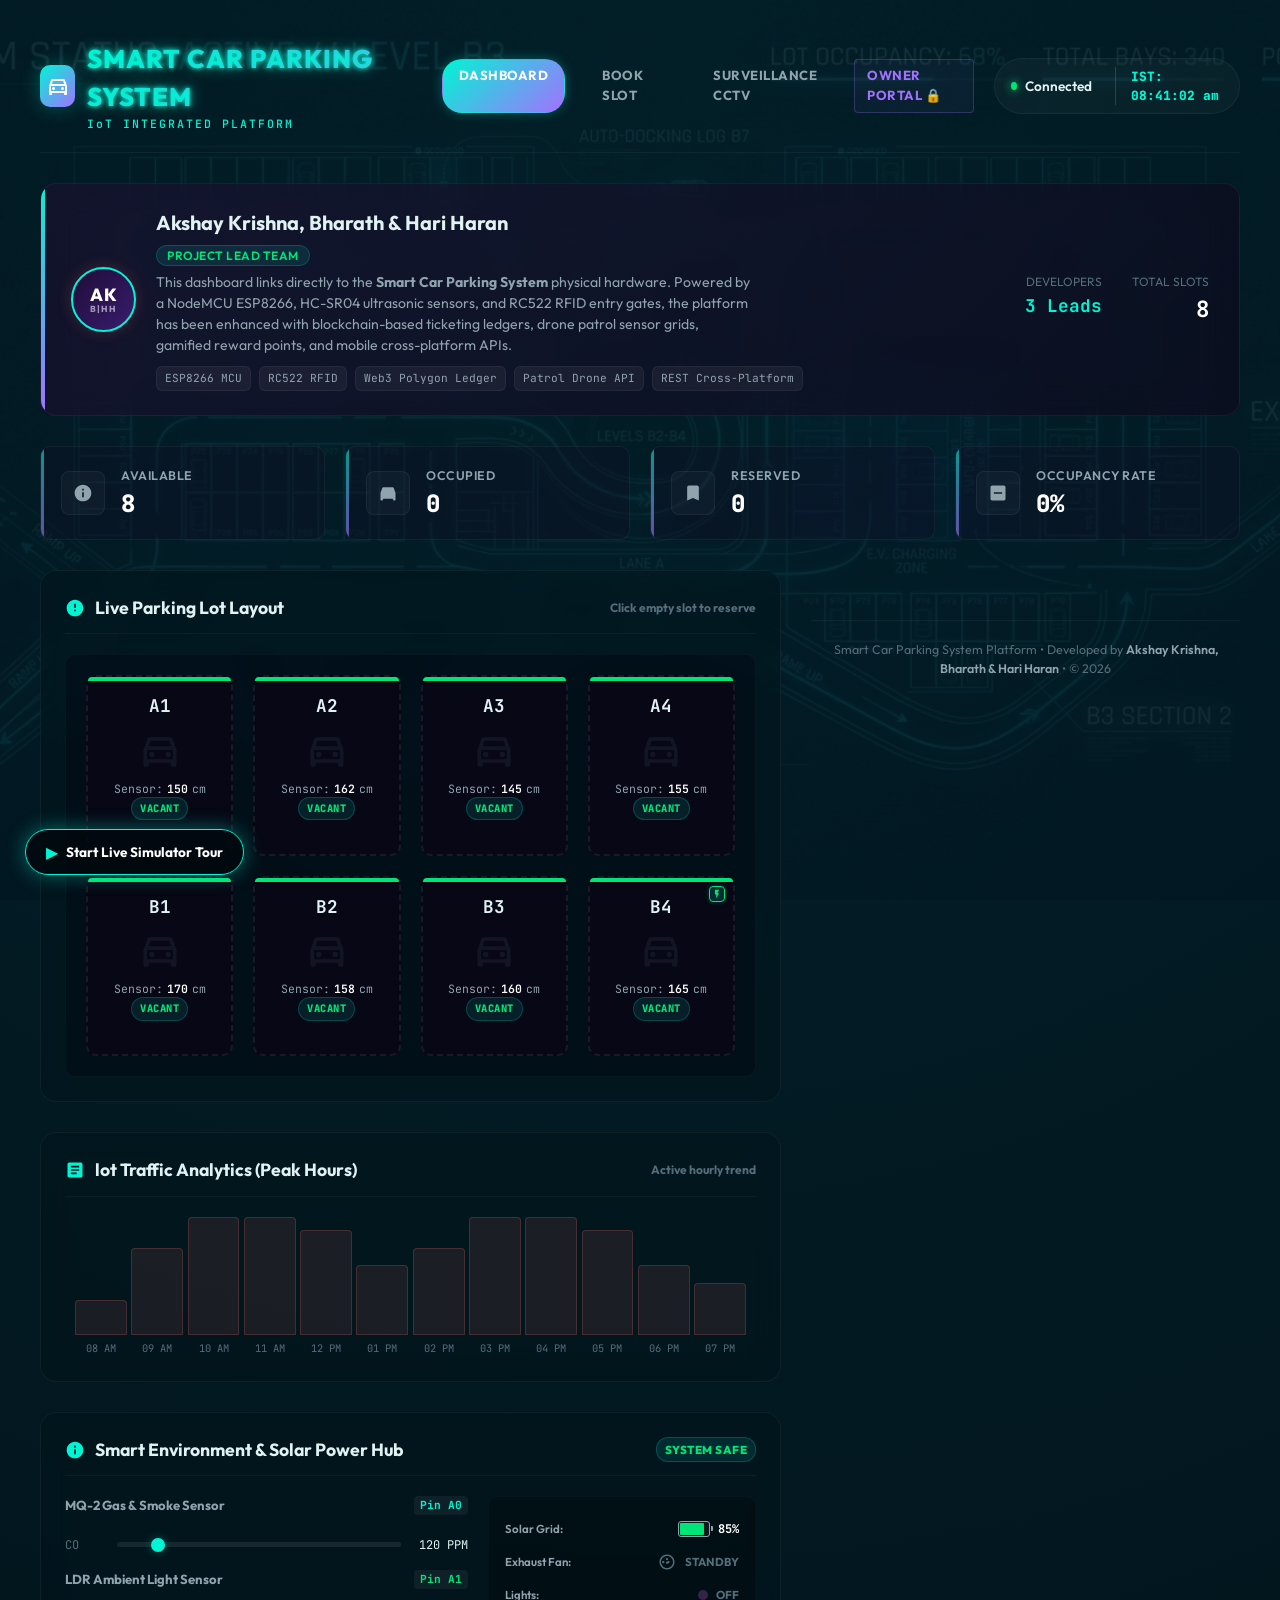
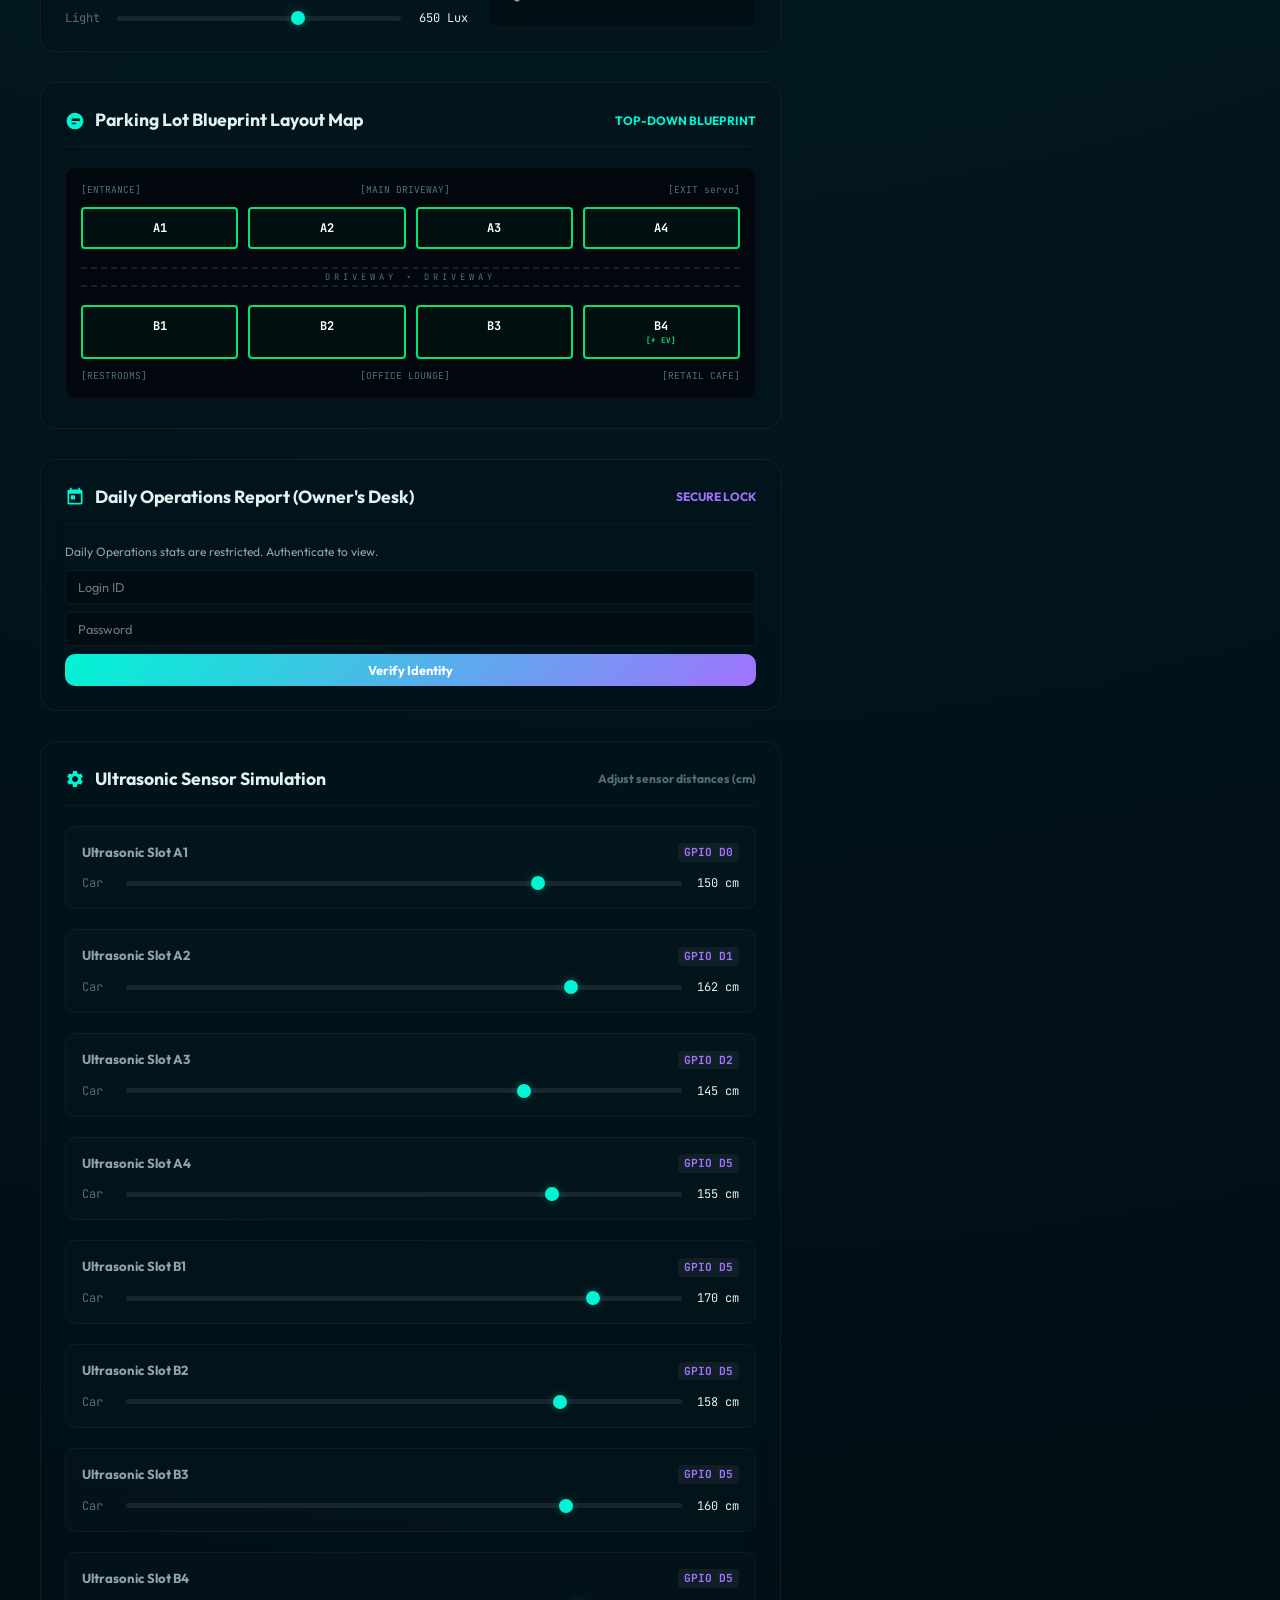
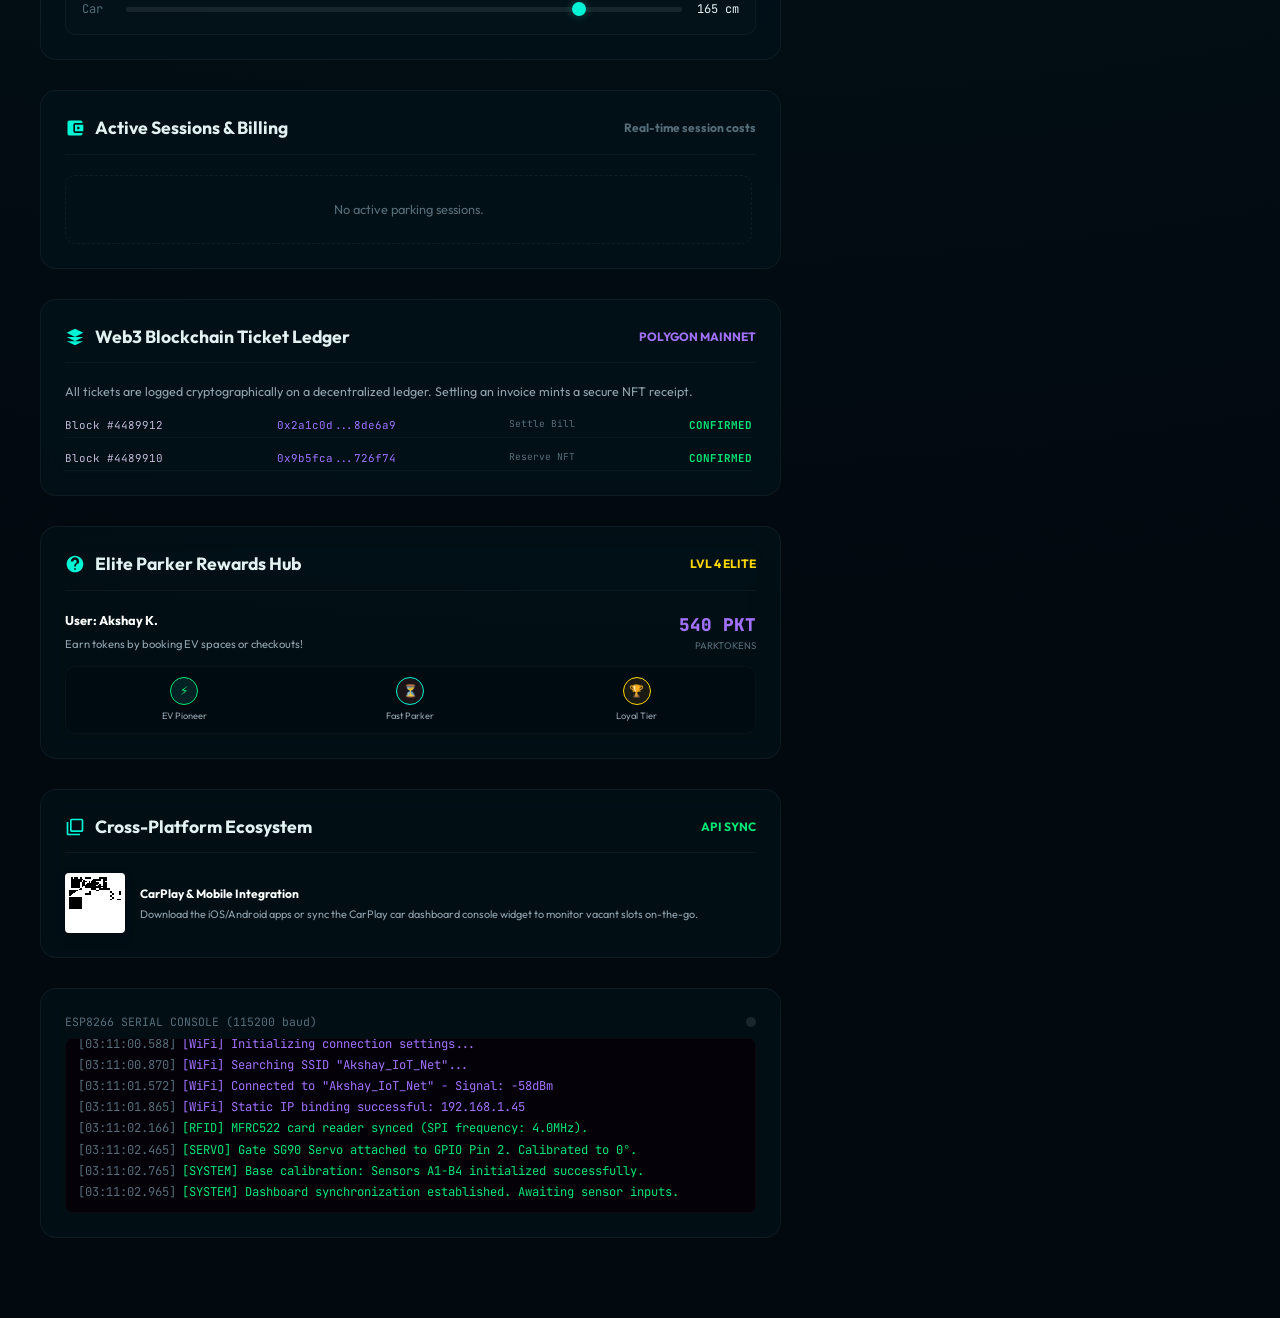
==== commit 6bc74d1c: "Clean up index.html by removing comments Removed unnecessary comments to clean up the HTML structure" ====
--- a/index.html
+++ b/index.html
@@ -10,8 +10,6 @@
 <body>
 
   <div class="app-container">
-    
-    <!-- Top Header -->
     <header>
       <div class="logo-section">
         <div class="logo-icon">
@@ -38,8 +36,6 @@
         <span style="margin-left: 15px; border-left: 1px solid rgba(255,255,255,0.15); padding-left: 15px; font-family: var(--font-mono); color: var(--accent-primary); font-weight: 800; font-size: 0.8rem;" id="ist-clock">IST: 12:00:00 PM</span>
       </div>
     </header>
-
-    <!-- Creator Spotlight Showcase -->
     <section class="creator-section" id="creator-spotlight">
       <div class="creator-info">
         <div class="creator-avatar" style="font-size: 1.1rem; text-align: center; line-height: 1.1; width: 65px; height: 65px; border-radius: 50%; display: flex; flex-direction: column; justify-content: center; align-items: center; background: linear-gradient(135deg, #1e0d38 0%, #3a1c6e 100%); border: 2px solid var(--accent-primary);">AK<span style="font-size:0.55rem; color:#A094B8; display:block;">B|HH</span></div>
@@ -69,8 +65,6 @@
         </div>
       </div>
     </section>
-
-    <!-- Metrics Row -->
     <div class="metrics-row">
       <div class="metric-card" id="metric-available">
         <div class="metric-icon-wrapper">
@@ -113,13 +107,8 @@
       </div>
     </div>
 
-    <!-- Main Grid Dashboard layout -->
     <div class="main-grid">
-      
-      <!-- Left Column: Visual Grid and Stats -->
       <div class="column">
-        
-        <!-- Interactive Parking Layout visualizer -->
         <div class="glass-card">
           <div class="card-title">
             <div class="card-title-icon">
@@ -131,12 +120,9 @@
           
           <div class="parking-grid-container">
             <div class="parking-lanes" id="parking-grid">
-              <!-- Grid slots generated dynamically by JavaScript -->
-            </div>
-          </div>
-        </div>
-
-        <!-- Occupancy History charts / Stats visual -->
+            </div>
+          </div>
+        </div>
         <div class="glass-card">
           <div class="card-title">
             <div class="card-title-icon">
@@ -147,11 +133,9 @@
           </div>
           
           <div class="chart-container" id="hourly-traffic-chart">
-            <!-- Dynamic CSS/SVG chart will be rendered here -->
-          </div>
-        </div>
-
-        <!-- Smart Environmental & Solar Power Hub (New Innovation) -->
+          </div>
+        </div>
+
         <div class="glass-card">
           <div class="card-title">
             <div class="card-title-icon">
@@ -162,9 +146,9 @@
           </div>
           
           <div class="env-hub-layout" style="display: grid; grid-template-columns: 1.2fr 0.8fr; gap: 20px; margin-top: 10px;">
-            <!-- Left Side: Sensor Simulators -->
+      
             <div style="display: flex; flex-direction: column; gap: 16px;">
-              <!-- Gas Sensor Simulation -->
+    
               <div class="sensor-slider-container">
                 <div class="control-label">
                   <span>MQ-2 Gas & Smoke Sensor</span>
@@ -176,8 +160,6 @@
                   <span class="sensor-val-display" id="gas-val-display" style="width: 55px;">120 PPM</span>
                 </div>
               </div>
-              
-              <!-- LDR Sensor Simulation -->
               <div class="sensor-slider-container">
                 <div class="control-label">
                   <span>LDR Ambient Light Sensor</span>
@@ -190,10 +172,8 @@
                 </div>
               </div>
             </div>
-            
-            <!-- Right Side: Actuators / Status indicators -->
             <div class="actuators-box" style="display: flex; flex-direction: column; justify-content: space-around; background: rgba(0, 0, 0, 0.25); padding: 16px; border-radius: var(--border-radius-md); border: 1px solid rgba(255, 255, 255, 0.02)">
-              <!-- Solar Battery -->
+       
               <div style="display: flex; align-items: center; justify-content: space-between;">
                 <span style="font-size: 0.72rem; color: var(--text-secondary); font-weight: 600;">Solar Grid:</span>
                 <div style="display: flex; align-items: center; gap: 8px;">
@@ -205,7 +185,6 @@
                 </div>
               </div>
               
-              <!-- Ventilation Fan -->
               <div style="display: flex; align-items: center; justify-content: space-between;">
                 <span style="font-size: 0.72rem; color: var(--text-secondary); font-weight: 600;">Exhaust Fan:</span>
                 <div style="display: flex; align-items: center; gap: 8px;">
@@ -217,8 +196,6 @@
                   <span id="fan-status-txt" style="font-size: 0.72rem; font-weight: 700; color: var(--text-muted); text-transform: uppercase;">STANDBY</span>
                 </div>
               </div>
-              
-              <!-- Streetlights -->
               <div style="display: flex; align-items: center; justify-content: space-between;">
                 <span style="font-size: 0.72rem; color: var(--text-secondary); font-weight: 600;">Lights:</span>
                 <div style="display: flex; align-items: center; gap: 8px;">
@@ -230,10 +207,7 @@
           </div>
       </div>
 
-      <!-- Right Column: Simulators, logs and schematics -->
       <div class="column">
-
-        <!-- Parking Area Layout Map -->
         <div class="glass-card">
           <div class="card-title">
             <div class="card-title-icon">
@@ -271,8 +245,6 @@
             </div>
           </div>
         </div>
-
-        <!-- Daily Operations Report (Owner Desk) -->
         <div class="glass-card">
           <div class="card-title">
             <div class="card-title-icon">
@@ -281,8 +253,6 @@
             </div>
             <span style="font-size:0.75rem; color:var(--accent-secondary); font-weight:700" id="owner-card-status">SECURE LOCK</span>
           </div>
-
-          <!-- Login Form (Shown by default) -->
           <div id="owner-login-block" style="display: flex; flex-direction: column; gap: 10px; margin-top: 5px;">
             <p style="font-size:0.75rem; color:var(--text-secondary); line-height:1.4;">Daily Operations stats are restricted. Authenticate to view.</p>
             <div style="display:flex; flex-direction:column; gap:8px;">
@@ -293,7 +263,6 @@
             <span id="login-error-msg" style="color:var(--status-occupied); font-size:0.7rem; font-weight:bold; display:none; text-align:center;">Access Denied: Invalid credentials.</span>
           </div>
 
-          <!-- Report Dashboard (Hidden until login) -->
           <div id="owner-report-block" style="display: none;">
             <div style="display:grid; grid-template-columns:1fr 1fr; gap:15px; margin-bottom:15px;">
               <div style="background:rgba(0, 0, 0, 0.2); border:1px solid rgba(255,255,255,0.03); border-radius:var(--border-radius-md); padding:12px; text-align:center;">
@@ -319,8 +288,7 @@
             </div>
           </div>
         </div>
-        
-        <!-- Hardware Event simulator panel -->
+      
         <div class="glass-card">
           <div class="card-title">
             <div class="card-title-icon">
@@ -331,11 +299,8 @@
           </div>
 
           <div class="simulator-controls" id="sensor-sliders-group">
-            <!-- Simulated hardware sliders will be generated here -->
-          </div>
-        </div>
-
-        <!-- Active Parking Sessions & Billing -->
+          </div>
+        </div>
         <div class="glass-card">
           <div class="card-title">
             <div class="card-title-icon">
@@ -346,11 +311,9 @@
           </div>
 
           <div class="session-tracker-container" id="active-sessions-list">
-            <!-- Filled dynamically by JavaScript -->
-          </div>
-        </div>
-
-        <!-- Blockchain Ticket Ledger (New Innovation) -->
+          </div>
+        </div>
+
         <div class="glass-card">
           <div class="card-title">
             <div class="card-title-icon">
@@ -363,11 +326,9 @@
           <p style="font-size:0.78rem; color:var(--text-secondary); margin-bottom:12px; line-height: 1.4;">All tickets are logged cryptographically on a decentralized ledger. Settling an invoice mints a secure NFT receipt.</p>
           
           <div id="blockchain-tx-list" style="display:flex; flex-direction:column; gap:8px; max-height:130px; overflow-y:auto; font-family:var(--font-mono); font-size:0.68rem; color:#c4b9d8; padding-right:4px;">
-            <!-- Seeded with initial transactions in JS -->
-          </div>
-        </div>
-
-        <!-- Gamification Rewards (New Innovation) -->
+       
+          </div>
+        </div>
         <div class="glass-card">
           <div class="card-title">
             <div class="card-title-icon">
@@ -403,8 +364,6 @@
             </div>
           </div>
         </div>
-
-        <!-- Cross-Platform Ecosystem (New Innovation) -->
         <div class="glass-card">
           <div class="card-title">
             <div class="card-title-icon">
@@ -426,8 +385,6 @@
             </div>
           </div>
         </div>
-
-        <!-- Simulated MCU Serial Terminal Monitor -->
         <div class="glass-card serial-monitor-card">
           <div class="terminal-header">
             <span>ESP8266 SERIAL CONSOLE (115200 baud)</span>
@@ -436,22 +393,17 @@
             </div>
           </div>
           <div class="terminal-body" id="console-logs">
-            <!-- Log messages will append here -->
           </div>
         </div>
 
       </div>
     </div>
 
-
-    <!-- Footer -->
     <footer>
       <p>Smart Car Parking System Platform &bull; Developed by <a href="#creator-spotlight">Akshay Krishna, Bharath & Hari Haran</a> &bull; &copy; 2026</p>
     </footer>
 
   </div>
-
-  <!-- Floating Automated Live Demo Tour button -->
   <div style="position: fixed; bottom: 25px; left: 25px; z-index: 1000;">
     <button class="btn" id="btn-start-demo" onclick="runAutomatedDemo()" style="padding: 12px 20px; font-size: 0.85rem; border-radius: 30px; box-shadow: 0 0 20px rgba(0, 245, 212, 0.4); display: flex; align-items: center; gap: 8px; border: 1px solid var(--accent-primary); background: rgba(2, 9, 15, 0.9);">
       <span style="font-size: 1rem; color: var(--accent-primary);">▶</span> <strong>Start Live Simulator Tour</strong>
